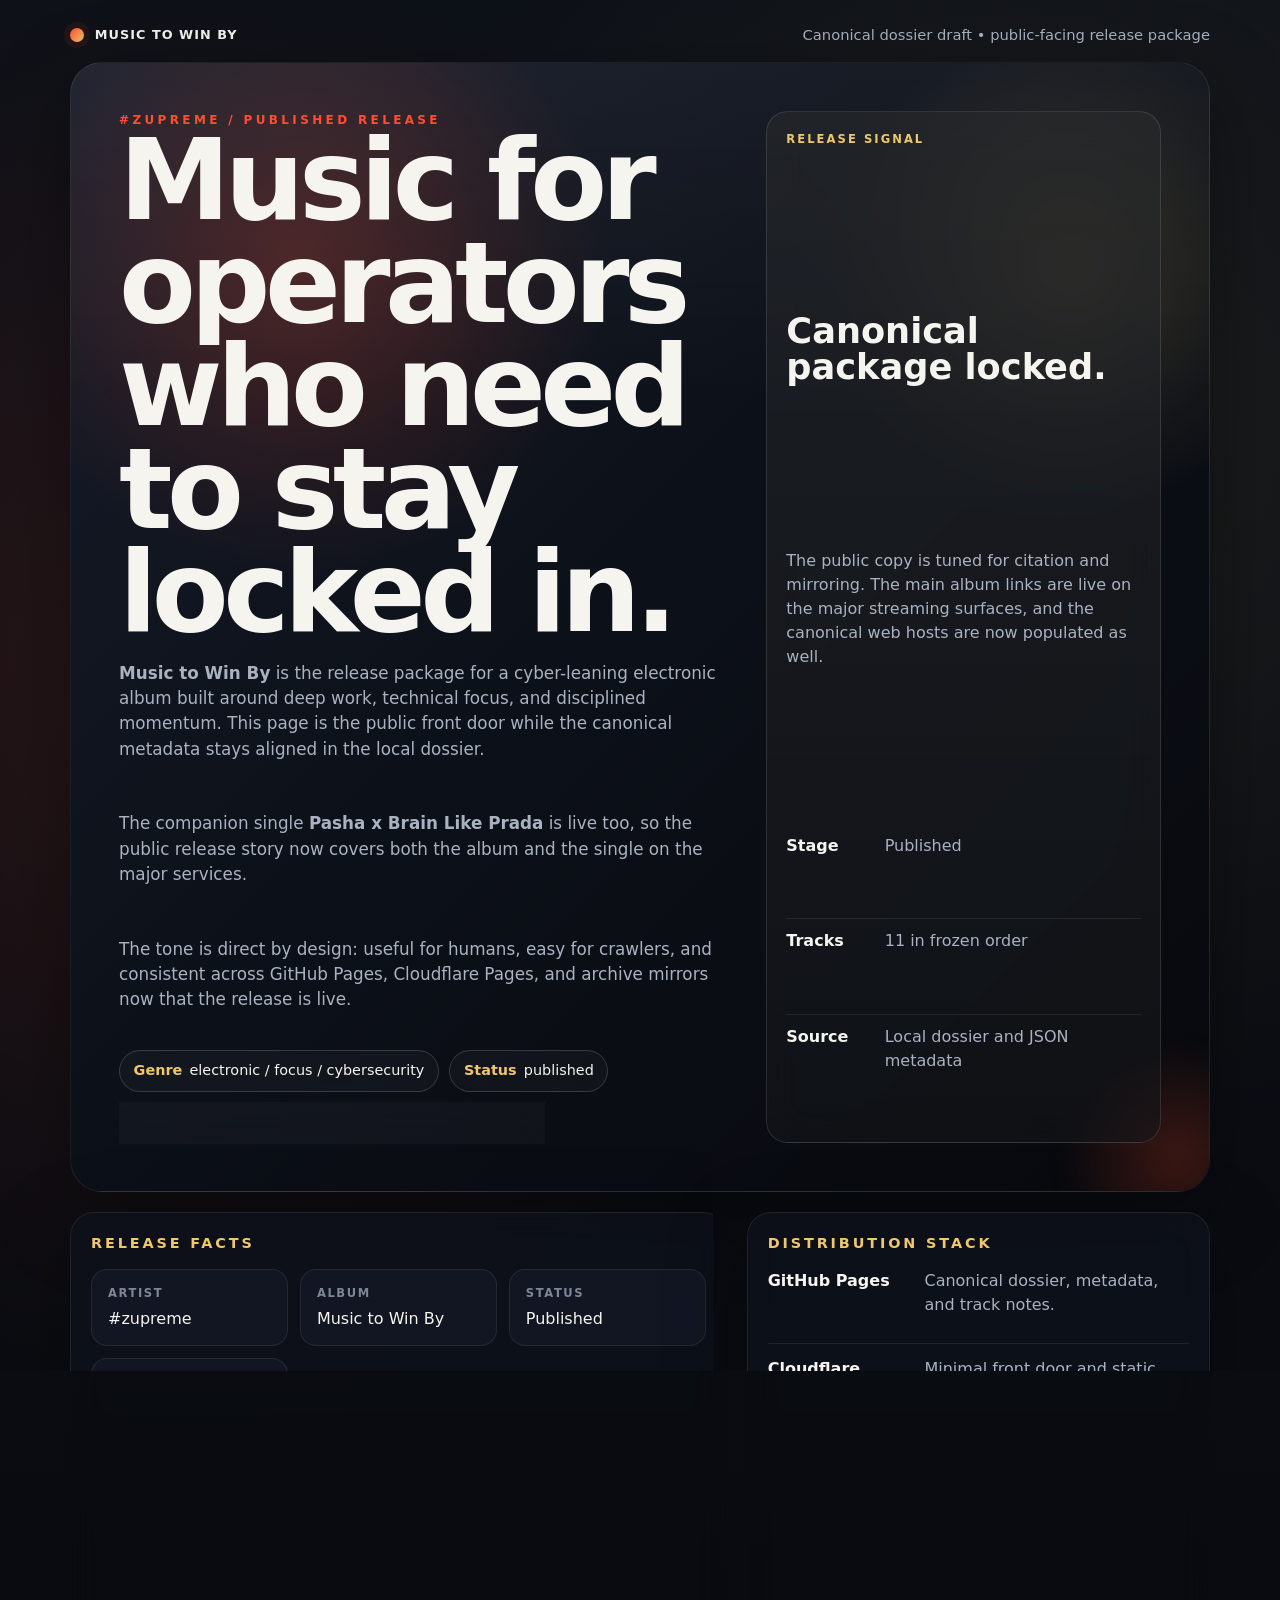
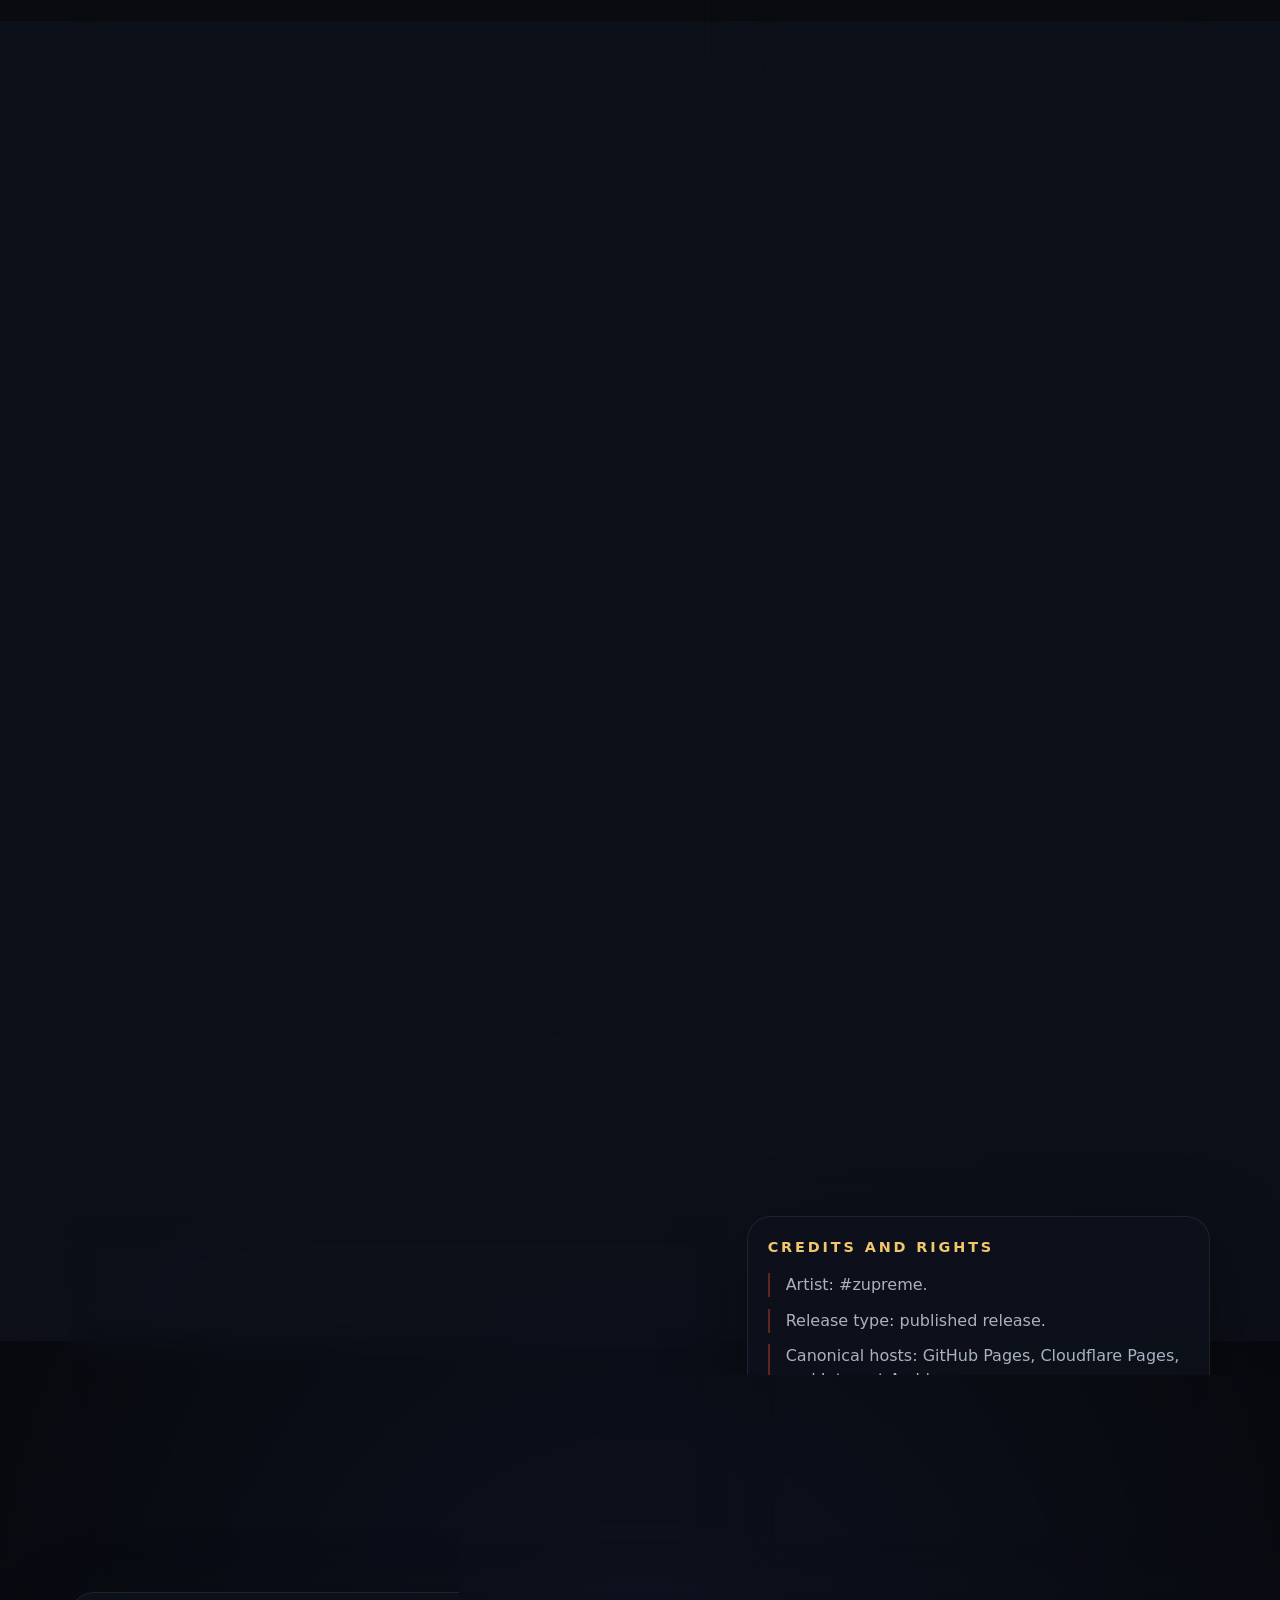
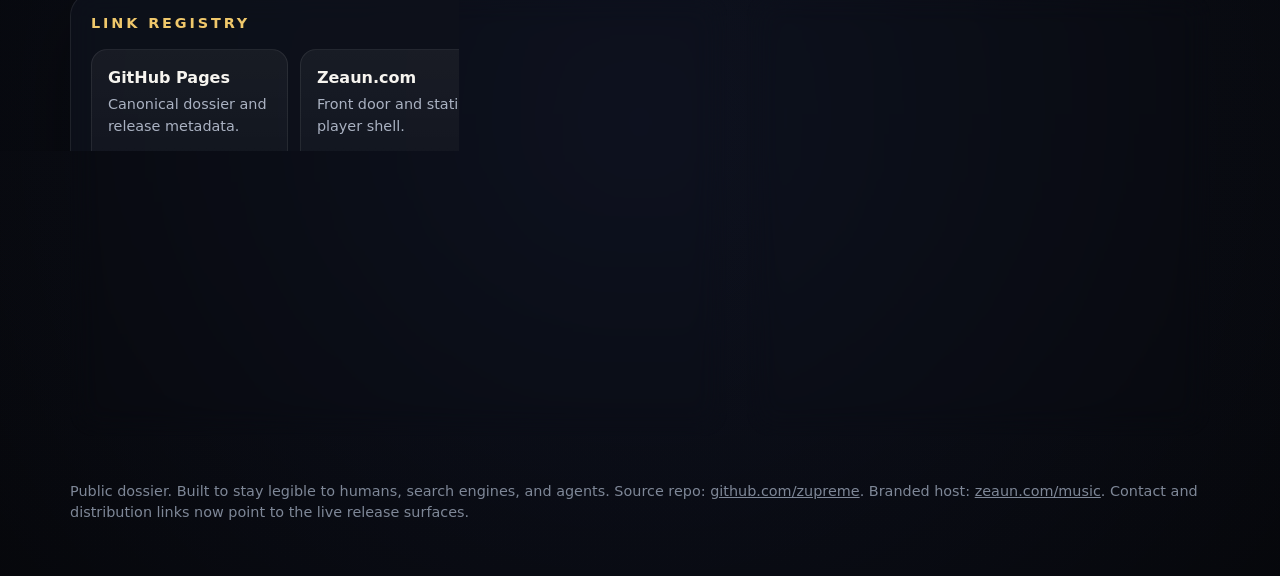
==== index.html @ ddbf84bf "Publish Music to Win By" ====
<!DOCTYPE html>
<html lang="en">
<head>
  <meta charset="UTF-8" />
  <meta name="viewport" content="width=device-width, initial-scale=1.0" />
  <title>Music to Win By - #zupreme</title>
  <meta
    name="description"
    content="Music to Win By is a cyber-focused electronic album by #zupreme, built for deep work, operator discipline, and long technical sessions."
  />
  <meta name="theme-color" content="#0b0d12" />
  <meta property="og:title" content="Music to Win By - #zupreme" />
  <meta
    property="og:description"
    content="A public dossier and landing page for the album Music to Win By."
  />
  <meta property="og:type" content="music.album" />
  <style>
    :root {
      color-scheme: dark;
      --bg: #080b11;
      --bg-alt: #0d1118;
      --panel: rgba(14, 18, 28, 0.82);
      --panel-strong: rgba(19, 24, 36, 0.94);
      --text: #f6f4ef;
      --muted: #aab2c2;
      --muted-2: #7e8797;
      --line: rgba(255, 255, 255, 0.08);
      --line-strong: rgba(255, 255, 255, 0.16);
      --accent: #ff4d2e;
      --accent-2: #f0c86b;
      --glow: rgba(255, 77, 46, 0.24);
      --shadow: 0 24px 80px rgba(0, 0, 0, 0.35);
    }

    * {
      box-sizing: border-box;
    }

    html {
      scroll-behavior: smooth;
    }

    body {
      margin: 0;
      color: var(--text);
      background:
        radial-gradient(circle at 15% 18%, rgba(255, 77, 46, 0.12), transparent 22%),
        radial-gradient(circle at 80% 12%, rgba(240, 200, 107, 0.08), transparent 20%),
        radial-gradient(circle at 50% 88%, rgba(96, 132, 255, 0.08), transparent 24%),
        linear-gradient(180deg, #0d1118 0%, #090b10 42%, #06070b 100%);
      font-family: "Segoe UI", "Trebuchet MS", system-ui, -apple-system, sans-serif;
      line-height: 1.5;
    }

    body::before {
      content: "";
      position: fixed;
      inset: 0;
      pointer-events: none;
      background:
        linear-gradient(rgba(255, 255, 255, 0.03) 1px, transparent 1px),
        linear-gradient(90deg, rgba(255, 255, 255, 0.03) 1px, transparent 1px);
      background-size: 42px 42px;
      mask-image: radial-gradient(circle at center, black, transparent 82%);
      opacity: 0.22;
    }

    a {
      color: inherit;
    }

    .shell {
      position: relative;
      max-width: 1180px;
      margin: 0 auto;
      padding: 1.25rem;
    }

    .skip-link {
      position: absolute;
      left: -999px;
      top: 0;
      background: #fff;
      color: #000;
      padding: 0.5rem 0.75rem;
      border-radius: 0.5rem;
      z-index: 10;
    }

    .skip-link:focus {
      left: 1rem;
      top: 1rem;
    }

    .topbar {
      display: flex;
      align-items: center;
      justify-content: space-between;
      gap: 1rem;
      padding: 0.25rem 0 1rem;
      color: var(--muted);
      font-size: 0.92rem;
    }

    .brand {
      display: inline-flex;
      align-items: center;
      gap: 0.65rem;
      letter-spacing: 0.08em;
      text-transform: uppercase;
      font-size: 0.8rem;
      font-weight: 700;
      color: var(--text);
    }

    .brand-mark {
      width: 0.9rem;
      height: 0.9rem;
      border-radius: 999px;
      background: linear-gradient(135deg, var(--accent), var(--accent-2));
      box-shadow: 0 0 0 6px rgba(255, 77, 46, 0.08);
    }

    .hero {
      position: relative;
      overflow: hidden;
      display: grid;
      grid-template-columns: minmax(0, 1.35fr) minmax(280px, 0.85fr);
      gap: 1.25rem;
      min-height: 72vh;
      padding: clamp(1.5rem, 4vw, 3rem);
      border: 1px solid var(--line);
      border-radius: 2rem;
      background:
        linear-gradient(180deg, rgba(255, 255, 255, 0.04), transparent 30%),
        radial-gradient(circle at 20% 18%, rgba(255, 77, 46, 0.24), transparent 24%),
        radial-gradient(circle at 88% 18%, rgba(240, 200, 107, 0.16), transparent 18%),
        linear-gradient(135deg, #161c2a 0%, #0c1018 48%, #07090d 100%);
      box-shadow: var(--shadow);
      align-items: end;
      isolation: isolate;
    }

    .hero::after {
      content: "";
      position: absolute;
      inset: auto -6rem -6rem auto;
      width: 16rem;
      height: 16rem;
      border-radius: 50%;
      background: radial-gradient(circle, rgba(255, 77, 46, 0.22), transparent 65%);
      filter: blur(12px);
      z-index: -1;
    }

    .eyebrow {
      margin: 0;
      color: var(--accent);
      text-transform: uppercase;
      letter-spacing: 0.28em;
      font-size: 0.75rem;
      font-weight: 700;
    }

    h1 {
      margin: 0;
      max-width: 12ch;
      font-size: clamp(3.2rem, 10vw, 7rem);
      line-height: 0.92;
      letter-spacing: -0.05em;
    }

    .hero-copy {
      display: grid;
      gap: 1rem;
      max-width: 44rem;
      color: var(--muted);
      font-size: 1.05rem;
    }

    .signal-card {
      display: grid;
      gap: 0.95rem;
      align-self: stretch;
      padding: 1.2rem;
      border: 1px solid rgba(255, 255, 255, 0.12);
      border-radius: 1.35rem;
      background:
        linear-gradient(180deg, rgba(255, 255, 255, 0.08), rgba(255, 255, 255, 0.03)),
        rgba(8, 10, 14, 0.56);
      backdrop-filter: blur(18px);
    }

    .signal-label,
    .file-heading {
      color: var(--accent-2);
      text-transform: uppercase;
      letter-spacing: 0.18em;
      font-size: 0.72rem;
      font-weight: 800;
    }

    .signal-card strong {
      display: block;
      font-size: clamp(1.6rem, 3vw, 2.2rem);
      line-height: 1;
      color: var(--text);
    }

    .signal-card p {
      margin: 0;
      color: var(--muted);
    }

    .signal-list,
    .file-list {
      margin: 0;
      padding: 0;
      list-style: none;
    }

    .signal-list {
      display: grid;
      gap: 0.65rem;
    }

    .signal-list li {
      display: flex;
      gap: 0.65rem;
      align-items: flex-start;
      padding-top: 0.65rem;
      border-top: 1px solid var(--line);
      color: var(--muted);
    }

    .signal-list li:first-child {
      padding-top: 0;
      border-top: 0;
    }

    .signal-key {
      min-width: 5.5rem;
      color: var(--text);
      font-weight: 700;
    }

    .tag-row {
      display: flex;
      flex-wrap: wrap;
      gap: 0.65rem;
      margin-top: 0.35rem;
    }

    .tag {
      display: inline-flex;
      align-items: center;
      gap: 0.45rem;
      padding: 0.55rem 0.85rem;
      border: 1px solid var(--line-strong);
      border-radius: 999px;
      background: rgba(255, 255, 255, 0.03);
      color: var(--text);
      font-size: 0.9rem;
      backdrop-filter: blur(10px);
    }

    .tag strong {
      color: var(--accent-2);
      font-weight: 700;
    }

    main {
      display: grid;
      gap: 1.25rem;
      padding: 1.25rem 0 2rem;
    }

    .grid {
      display: grid;
      grid-template-columns: repeat(12, minmax(0, 1fr));
      gap: 1.25rem;
    }

    .panel {
      padding: 1.25rem;
      border: 1px solid var(--line);
      border-radius: 1.5rem;
      background: var(--panel);
      backdrop-filter: blur(16px);
      box-shadow: var(--shadow);
    }

    .panel h2 {
      margin: 0 0 0.9rem;
      font-size: 0.9rem;
      text-transform: uppercase;
      letter-spacing: 0.2em;
      color: var(--accent-2);
    }

    .panel p {
      margin: 0;
      color: var(--muted);
    }

    .lead {
      font-size: 1.02rem;
      line-height: 1.65;
    }

    .span-7 {
      grid-column: span 7;
    }

    .span-5 {
      grid-column: span 5;
    }

    .span-12 {
      grid-column: 1 / -1;
    }

    .facts {
      display: grid;
      gap: 0.85rem;
    }

    .facts-grid {
      display: grid;
      grid-template-columns: repeat(auto-fit, minmax(190px, 1fr));
      gap: 0.75rem;
    }

    .fact {
      padding: 0.9rem 1rem;
      border-radius: 1rem;
      background: var(--panel-strong);
      border: 1px solid var(--line);
    }

    .fact-label {
      display: block;
      margin-bottom: 0.3rem;
      color: var(--muted-2);
      text-transform: uppercase;
      letter-spacing: 0.14em;
      font-size: 0.72rem;
      font-weight: 700;
    }

    .fact-value {
      font-size: 1rem;
      color: var(--text);
    }

    .stack-list,
    .tracklist,
    .notes-list {
      margin: 0;
      padding: 0;
      list-style: none;
    }

    .stack-list {
      display: grid;
      gap: 0.75rem;
    }

    .stack-item {
      display: flex;
      gap: 0.8rem;
      align-items: flex-start;
      padding: 0.85rem 0;
      border-top: 1px solid var(--line);
    }

    .stack-item:first-child {
      border-top: 0;
      padding-top: 0;
    }

    .stack-item strong {
      display: block;
      min-width: 9rem;
      color: var(--text);
    }

    .stack-item span {
      color: var(--muted);
    }

    .file-block {
      display: grid;
      gap: 0.8rem;
      margin-top: 1rem;
      padding-top: 1rem;
      border-top: 1px solid var(--line);
    }

    .file-list {
      display: grid;
      grid-template-columns: repeat(2, minmax(0, 1fr));
      gap: 0.6rem;
    }

    .file-item {
      padding: 0.75rem 0.8rem;
      border-radius: 0.85rem;
      border: 1px solid rgba(255, 255, 255, 0.08);
      background: rgba(255, 255, 255, 0.03);
      color: var(--text);
      font-size: 0.93rem;
    }

    .tracklist {
      display: grid;
      gap: 0.75rem;
    }

    .track {
      display: grid;
      grid-template-columns: 3rem 1fr;
      gap: 1rem;
      padding: 0.95rem 0;
      border-top: 1px solid var(--line);
    }

    .track:first-child {
      border-top: 0;
      padding-top: 0;
    }

    .track-no {
      color: var(--accent);
      font-weight: 800;
      letter-spacing: 0.08em;
    }

    .track-title {
      margin: 0 0 0.2rem;
      color: var(--text);
      font-weight: 700;
    }

    .track-summary {
      margin: 0;
      color: var(--muted);
    }

    .link-grid {
      display: grid;
      grid-template-columns: repeat(auto-fit, minmax(190px, 1fr));
      gap: 0.75rem;
    }

    .link-card {
      display: block;
      padding: 1rem;
      border-radius: 1rem;
      border: 1px solid var(--line);
      background: linear-gradient(180deg, rgba(255, 255, 255, 0.05), rgba(255, 255, 255, 0.02));
      text-decoration: none;
      transition: transform 160ms ease, border-color 160ms ease, background 160ms ease;
    }

    .link-card:hover,
    .link-card:focus-visible {
      transform: translateY(-2px);
      border-color: rgba(255, 77, 46, 0.35);
      background: linear-gradient(180deg, rgba(255, 77, 46, 0.12), rgba(255, 255, 255, 0.03));
    }

    .link-title {
      display: block;
      font-weight: 700;
      margin-bottom: 0.25rem;
    }

    .link-meta {
      display: block;
      color: var(--muted);
      font-size: 0.9rem;
    }

    .link-placeholder {
      display: inline-flex;
      align-items: center;
      gap: 0.4rem;
      margin-top: 0.75rem;
      color: var(--accent-2);
      font-size: 0.82rem;
      text-transform: uppercase;
      letter-spacing: 0.14em;
    }

    .notes-list {
      display: grid;
      gap: 0.7rem;
      color: var(--muted);
    }

    .notes-list li {
      padding-left: 1rem;
      border-left: 2px solid rgba(255, 77, 46, 0.35);
    }

    .microcopy {
      margin-top: 0.9rem;
      color: var(--muted-2);
      font-size: 0.9rem;
    }

    .quote {
      margin: 0;
      padding: 1rem 1.1rem;
      border-left: 3px solid rgba(240, 200, 107, 0.55);
      background: rgba(255, 255, 255, 0.03);
      border-radius: 0.9rem;
      color: var(--text);
      font-size: 1.02rem;
    }

    footer {
      padding: 0.75rem 0 2rem;
      color: var(--muted-2);
      font-size: 0.9rem;
    }

    @media (max-width: 900px) {
      .hero {
        grid-template-columns: 1fr;
      }

      .span-7,
      .span-5 {
        grid-column: 1 / -1;
      }

      .hero {
        min-height: 64vh;
      }
    }

    @media (max-width: 680px) {
      .shell {
        padding: 0.9rem;
      }

      .topbar {
        flex-direction: column;
        align-items: flex-start;
      }

      h1 {
        max-width: 10ch;
      }

      .file-list {
        grid-template-columns: 1fr;
      }

      .track {
        grid-template-columns: 2.6rem 1fr;
      }

      .stack-item {
        flex-direction: column;
        gap: 0.25rem;
      }
    }
  </style>
  <script type="application/ld+json">
    {
      "@context": "https://schema.org",
      "@type": "MusicAlbum",
      "name": "Music to Win By",
      "byArtist": {
        "@type": "Person",
        "name": "#zupreme"
      },
      "genre": [
        "electronic",
        "focus",
        "cybersecurity",
        "work soundtrack"
      ],
      "numTracks": 11,
      "description": "A cyber-focused electronic album built for deep work, operator discipline, and long technical sessions.",
      "url": "./index.html",
      "track": [
        {"@type": "MusicRecording", "position": 1, "name": "System Startup Sequence"},
        {"@type": "MusicRecording", "position": 2, "name": "MD File"},
        {"@type": "MusicRecording", "position": 3, "name": "The Agentic Layer"},
        {"@type": "MusicRecording", "position": 4, "name": "Penetration Testing Mantra"},
        {"@type": "MusicRecording", "position": 5, "name": "The Encoder Tantric"},
        {"@type": "MusicRecording", "position": 6, "name": "Flow State Activated"},
        {"@type": "MusicRecording", "position": 7, "name": "Goal in Focus"},
        {"@type": "MusicRecording", "position": 8, "name": "The Zen of Lyubov"},
        {"@type": "MusicRecording", "position": 9, "name": "Good Ole Boy Behind The Paywall"},
        {"@type": "MusicRecording", "position": 10, "name": "Like a Redteam Cartel"},
        {"@type": "MusicRecording", "position": 11, "name": "Data Exfiltration"}
      ]
    }
  </script>
</head>
<body>
  <a class="skip-link" href="#content">Skip to content</a>
  <div class="shell">
    <div class="topbar">
      <div class="brand"><span class="brand-mark" aria-hidden="true"></span> Music to Win By</div>
      <div>Canonical dossier draft • public-facing release package</div>
    </div>

    <header class="hero">
      <div>
        <p class="eyebrow">#zupreme / published release</p>
        <h1>Music for operators who need to stay locked in.</h1>
        <div class="hero-copy">
        <p>
          <strong>Music to Win By</strong> is the release package for a cyber-leaning electronic
          album built around deep work, technical focus, and disciplined momentum. This page is
          the public front door while the canonical metadata stays aligned in the local dossier.
        </p>
        <p>
          The companion single <strong>Pasha x Brain Like Prada</strong> is live too, so the
          public release story now covers both the album and the single on the major services.
        </p>
        <p>
          The tone is direct by design: useful for humans, easy for crawlers, and consistent across
          GitHub Pages, Cloudflare Pages, and archive mirrors now that the release is live.
        </p>
          <div class="tag-row" aria-label="Album themes">
            <span class="tag"><strong>Genre</strong> electronic / focus / cybersecurity</span>
            <span class="tag"><strong>Status</strong> published</span>
            <span class="tag"><strong>Use case</strong> deep work / incident response / code review</span>
          </div>
        </div>
      </div>
      <aside class="signal-card" aria-label="Release status">
        <span class="signal-label">Release signal</span>
        <strong>Canonical package locked.</strong>
        <p>
          The public copy is tuned for citation and mirroring. The main album links are live on the
          major streaming surfaces, and the canonical web hosts are now populated as well.
        </p>
        <ul class="signal-list">
          <li><span class="signal-key">Stage</span><span>Published</span></li>
          <li><span class="signal-key">Tracks</span><span>11 in frozen order</span></li>
          <li><span class="signal-key">Source</span><span>Local dossier and JSON metadata</span></li>
        </ul>
      </aside>
    </header>

    <main id="content">
      <div class="grid">
        <section class="panel span-7">
          <h2>Release facts</h2>
          <div class="facts">
            <div class="facts-grid">
              <div class="fact">
                <span class="fact-label">Artist</span>
                <span class="fact-value">#zupreme</span>
              </div>
              <div class="fact">
                <span class="fact-label">Album</span>
                <span class="fact-value">Music to Win By</span>
              </div>
              <div class="fact">
                <span class="fact-label">Status</span>
                <span class="fact-value">Published</span>
              </div>
              <div class="fact">
                <span class="fact-label">Canonical stack</span>
                <span class="fact-value">GitHub Pages / Cloudflare Pages / Internet Archive</span>
              </div>
            </div>
            <p>
              This page is written to stay citation-friendly. It keeps the copy short enough for
              public release notes while still carrying the technical identity of the project.
            </p>
            <p class="microcopy">
              Canonical copy lives in the local package and can be mirrored without changing the
              public tone.
            </p>
          </div>
        </section>

        <aside class="panel span-5">
          <h2>Distribution stack</h2>
          <ul class="stack-list">
            <li class="stack-item">
              <strong>GitHub Pages</strong>
              <span>Canonical dossier, metadata, and track notes.</span>
            </li>
            <li class="stack-item">
              <strong>Cloudflare Pages</strong>
              <span>Minimal front door and static player shell.</span>
            </li>
            <li class="stack-item">
              <strong>Internet Archive</strong>
              <span>Audio mirror and preservation copy.</span>
            </li>
          </ul>
          <div class="file-block" aria-label="Canonical files">
            <div class="file-heading">Canonical files</div>
            <ul class="file-list">
              <li class="file-item">index.html</li>
              <li class="file-item">album.json</li>
              <li class="file-item">README.md</li>
              <li class="file-item">PLAN.md</li>
            </ul>
          </div>
        </aside>

        <section class="panel span-12">
          <h2>Track list</h2>
          <p>Ordered for progression: boot, discipline, flow, pressure, and exfiltration.</p>
          <ul class="tracklist" aria-label="Track list">
            <li class="track">
              <div class="track-no">01</div>
              <div>
                <p class="track-title">System Startup Sequence</p>
                <p class="track-summary">Boots the release into motion with clean operator energy.</p>
              </div>
            </li>
            <li class="track">
              <div class="track-no">02</div>
              <div>
                <p class="track-title">MD File</p>
                <p class="track-summary">A documentation-minded cut for people who live in readmes, notes, and runbooks.</p>
              </div>
            </li>
            <li class="track">
              <div class="track-no">03</div>
              <div>
                <p class="track-title">The Agentic Layer</p>
                <p class="track-summary">Pushes the album into autonomous-work territory with a machine-aware pulse.</p>
              </div>
            </li>
            <li class="track">
              <div class="track-no">04</div>
              <div>
                <p class="track-title">Penetration Testing Mantra</p>
                <p class="track-summary">Built for the red-team mindset: methodical, repeatable, and focused.</p>
              </div>
            </li>
            <li class="track">
              <div class="track-no">05</div>
              <div>
                <p class="track-title">The Encoder Tantric</p>
                <p class="track-summary">A high-control groove for encrypting, decoding, and staying in the zone.</p>
              </div>
            </li>
            <li class="track">
              <div class="track-no">06</div>
              <div>
                <p class="track-title">Flow State Activated</p>
                <p class="track-summary">The pivot point where the album locks into steady execution mode.</p>
              </div>
            </li>
            <li class="track">
              <div class="track-no">07</div>
              <div>
                <p class="track-title">Goal in Focus</p>
                <p class="track-summary">A discipline track about narrowing attention and removing noise.</p>
              </div>
            </li>
            <li class="track">
              <div class="track-no">08</div>
              <div>
                <p class="track-title">The Zen of Lyubov</p>
                <p class="track-summary">Adds a human center and emotional clarity without leaving the mission.</p>
              </div>
            </li>
            <li class="track">
              <div class="track-no">09</div>
              <div>
                <p class="track-title">Good Ole Boy Behind The Paywall</p>
                <p class="track-summary">A sharp-edged critique track with platform and gatekeeping attitude.</p>
              </div>
            </li>
            <li class="track">
              <div class="track-no">10</div>
              <div>
                <p class="track-title">Like a Redteam Cartel</p>
                <p class="track-summary">The most aggressive industrial-cyber cut in the sequence.</p>
              </div>
            </li>
            <li class="track">
              <div class="track-no">11</div>
              <div>
                <p class="track-title">Data Exfiltration</p>
                <p class="track-summary">A closing track that leaves the album with motion, tension, and residue.</p>
              </div>
            </li>
          </ul>
        </section>

        <section class="panel span-7">
          <h2>Album statement</h2>
          <p class="lead">
            A focused electronic release for operators, builders, and people who need the room to
            stay quiet while the work gets loud.
          </p>
          <p>
            The record keeps its language technical and direct. It is meant to sit comfortably
            beside a runbook, a dashboard, or a late-night build log without sounding like a
            marketing exercise.
          </p>
          <p class="quote">
            Music to Win By is a clean, mirrorable release package designed to travel well across
            hosts, archives, and search.
          </p>
        </section>

        <section class="panel span-5">
          <h2>Credits and rights</h2>
          <ul class="notes-list">
            <li>Artist: #zupreme.</li>
            <li>Release type: published release.</li>
            <li>Canonical hosts: GitHub Pages, Cloudflare Pages, and Internet Archive.</li>
            <li>Machine-readable source: album.json.</li>
            <li>Outbound links are live where available and remain blank only for unverified hosts.</li>
          </ul>
          <p class="microcopy">
            Rights and contact fields now reflect the published release state.
            Source repo: <a href="https://github.com/zupreme" rel="noopener noreferrer">github.com/zupreme</a>.
            Branded host: <a href="https://zeaun.com/music/" rel="noopener noreferrer">zeaun.com/music</a>.
          </p>
        </section>

        <section class="panel span-7">
          <h2>Link registry</h2>
          <div class="link-grid">
            <a class="link-card" href="https://zupreme.github.io/music-to-win-by/" rel="noopener noreferrer">
              <span class="link-title">GitHub Pages</span>
              <span class="link-meta">Canonical dossier and release metadata.</span>
              <span class="link-placeholder">https://zupreme.github.io/music-to-win-by/</span>
            </a>
            <a class="link-card" href="https://zeaun.com/music/" rel="noopener noreferrer">
              <span class="link-title">Zeaun.com</span>
              <span class="link-meta">Front door and static player shell.</span>
              <span class="link-placeholder">https://zeaun.com/music/</span>
            </a>
            <a class="link-card" href="https://archive.org/details/music-to-win-by" rel="noopener noreferrer">
              <span class="link-title">Internet Archive</span>
              <span class="link-meta">Audio mirror and preservation record.</span>
              <span class="link-placeholder">https://archive.org/details/music-to-win-by</span>
            </a>
            <a class="link-card" href="https://open.spotify.com/album/2OKmgEUtOEPlj73lQQ1FsI?si=EzJlSCB9SyCTmK169E5lVw&utm_source=copy-link" rel="noopener noreferrer">
              <span class="link-title">Major networks</span>
              <span class="link-meta">
                Spotify, Tidal, Apple Music, Amazon Music
              </span>
              <span class="link-placeholder">Album live on the major services</span>
            </a>
            <a class="link-card" href="https://open.spotify.com/track/1atzABbsRfbaiGgknhKcre?si=gItUJJCzSqmxjNt3sgMN2A&utm_source=copy-link" rel="noopener noreferrer">
              <span class="link-title">Single release</span>
              <span class="link-meta">
                Spotify, YouTube Music, Tidal, Apple Music, Amazon Music
              </span>
              <span class="link-placeholder">Single live on the major services</span>
            </a>
            <a class="link-card" href="promo/" rel="noopener noreferrer">
              <span class="link-title">Promo hub</span>
              <span class="link-meta">India-ready promo page, release links, and launch checklist.</span>
              <span class="link-placeholder">Open the promo stack</span>
            </a>
          </div>
        </section>

        <section class="panel span-5">
          <h2>Editorial notes</h2>
          <ul class="notes-list">
            <li>Keep the language direct, technical, and easy to quote.</li>
            <li>Use the cyber / operator identity without drifting into gimmicks.</li>
            <li>Leave outbound links blank only when the host is not verified and live.</li>
            <li>Keep the page consistent with the local canonical metadata package.</li>
          </ul>
        </section>
      </div>
    </main>

    <footer>
      Public dossier. Built to stay legible to humans, search engines, and agents. Source repo:
      <a href="https://github.com/zupreme" rel="noopener noreferrer">github.com/zupreme</a>.
      Branded host: <a href="https://zeaun.com/music/" rel="noopener noreferrer">zeaun.com/music</a>.
      Contact and distribution links now point to the live release surfaces.
    </footer>
  </div>
</body>
</html>
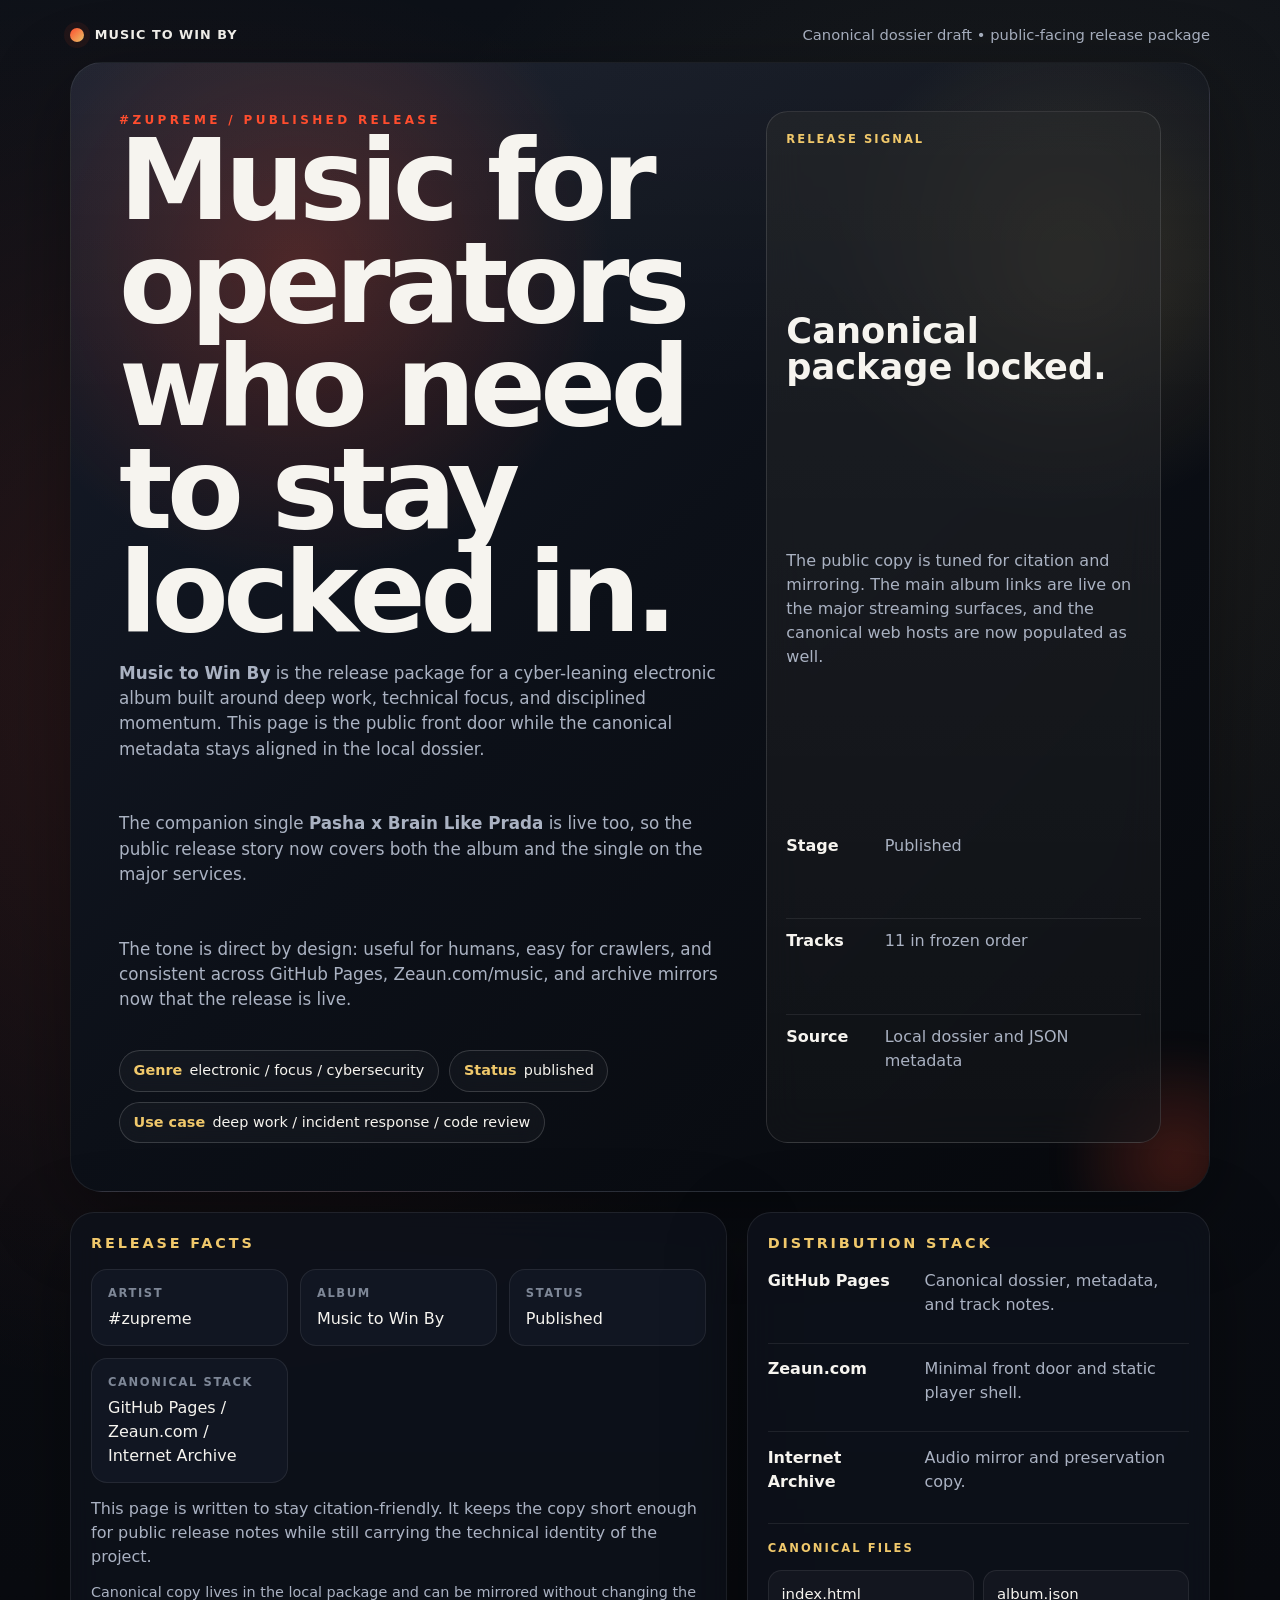
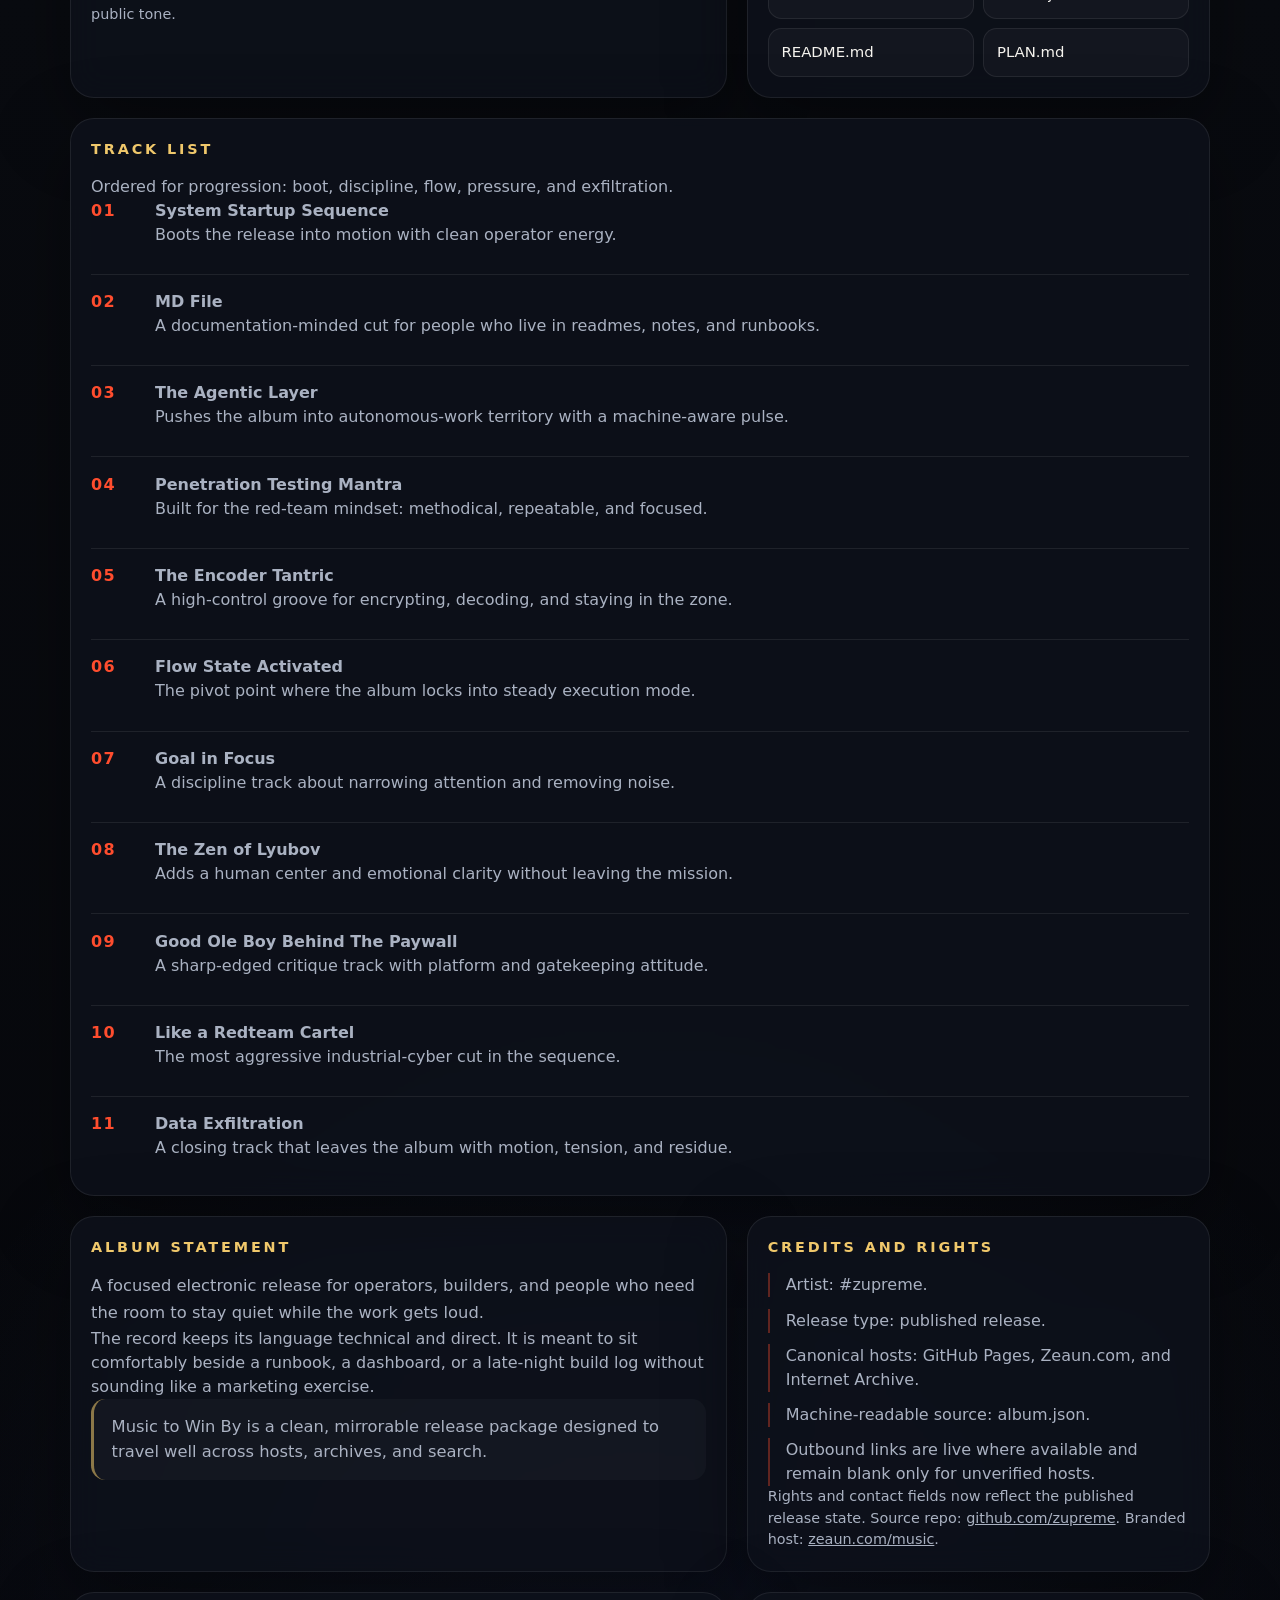
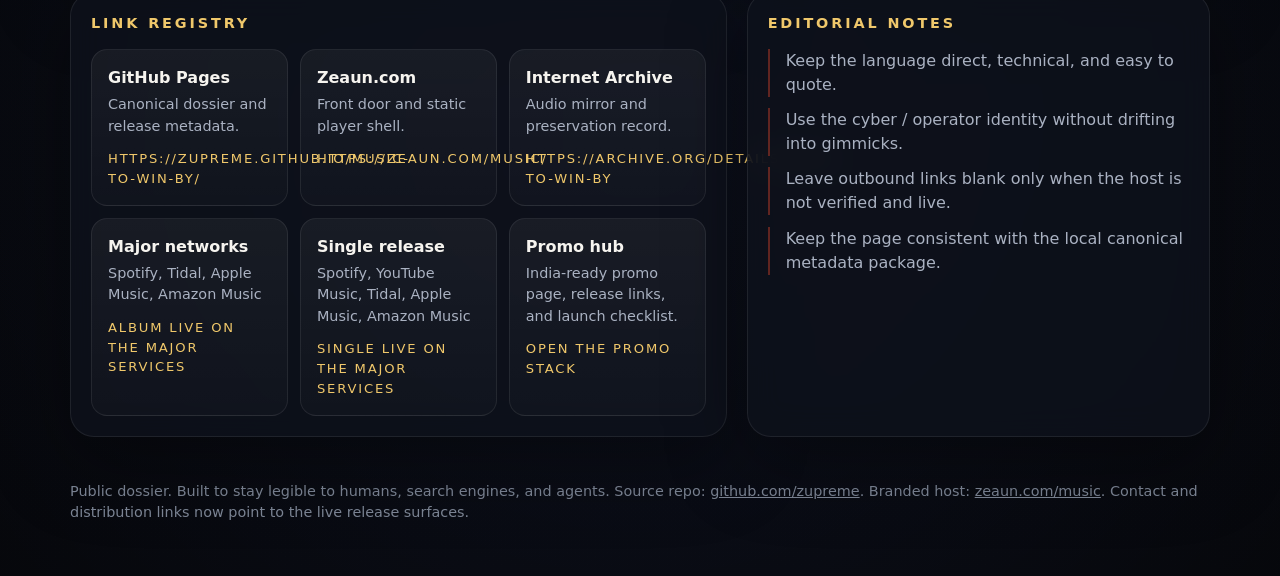
==== commit abf41fa9: "Align front door to Zeaun.com/music" ====
--- a/index.html
+++ b/index.html
@@ -628,7 +628,7 @@
         </p>
         <p>
           The tone is direct by design: useful for humans, easy for crawlers, and consistent across
-          GitHub Pages, Cloudflare Pages, and archive mirrors now that the release is live.
+          GitHub Pages, Zeaun.com/music, and archive mirrors now that the release is live.
         </p>
           <div class="tag-row" aria-label="Album themes">
             <span class="tag"><strong>Genre</strong> electronic / focus / cybersecurity</span>
@@ -672,7 +672,7 @@
               </div>
               <div class="fact">
                 <span class="fact-label">Canonical stack</span>
-                <span class="fact-value">GitHub Pages / Cloudflare Pages / Internet Archive</span>
+                <span class="fact-value">GitHub Pages / Zeaun.com / Internet Archive</span>
               </div>
             </div>
             <p>
@@ -694,7 +694,7 @@
               <span>Canonical dossier, metadata, and track notes.</span>
             </li>
             <li class="stack-item">
-              <strong>Cloudflare Pages</strong>
+              <strong>Zeaun.com</strong>
               <span>Minimal front door and static player shell.</span>
             </li>
             <li class="stack-item">
@@ -819,7 +819,7 @@
           <ul class="notes-list">
             <li>Artist: #zupreme.</li>
             <li>Release type: published release.</li>
-            <li>Canonical hosts: GitHub Pages, Cloudflare Pages, and Internet Archive.</li>
+            <li>Canonical hosts: GitHub Pages, Zeaun.com, and Internet Archive.</li>
             <li>Machine-readable source: album.json.</li>
             <li>Outbound links are live where available and remain blank only for unverified hosts.</li>
           </ul>
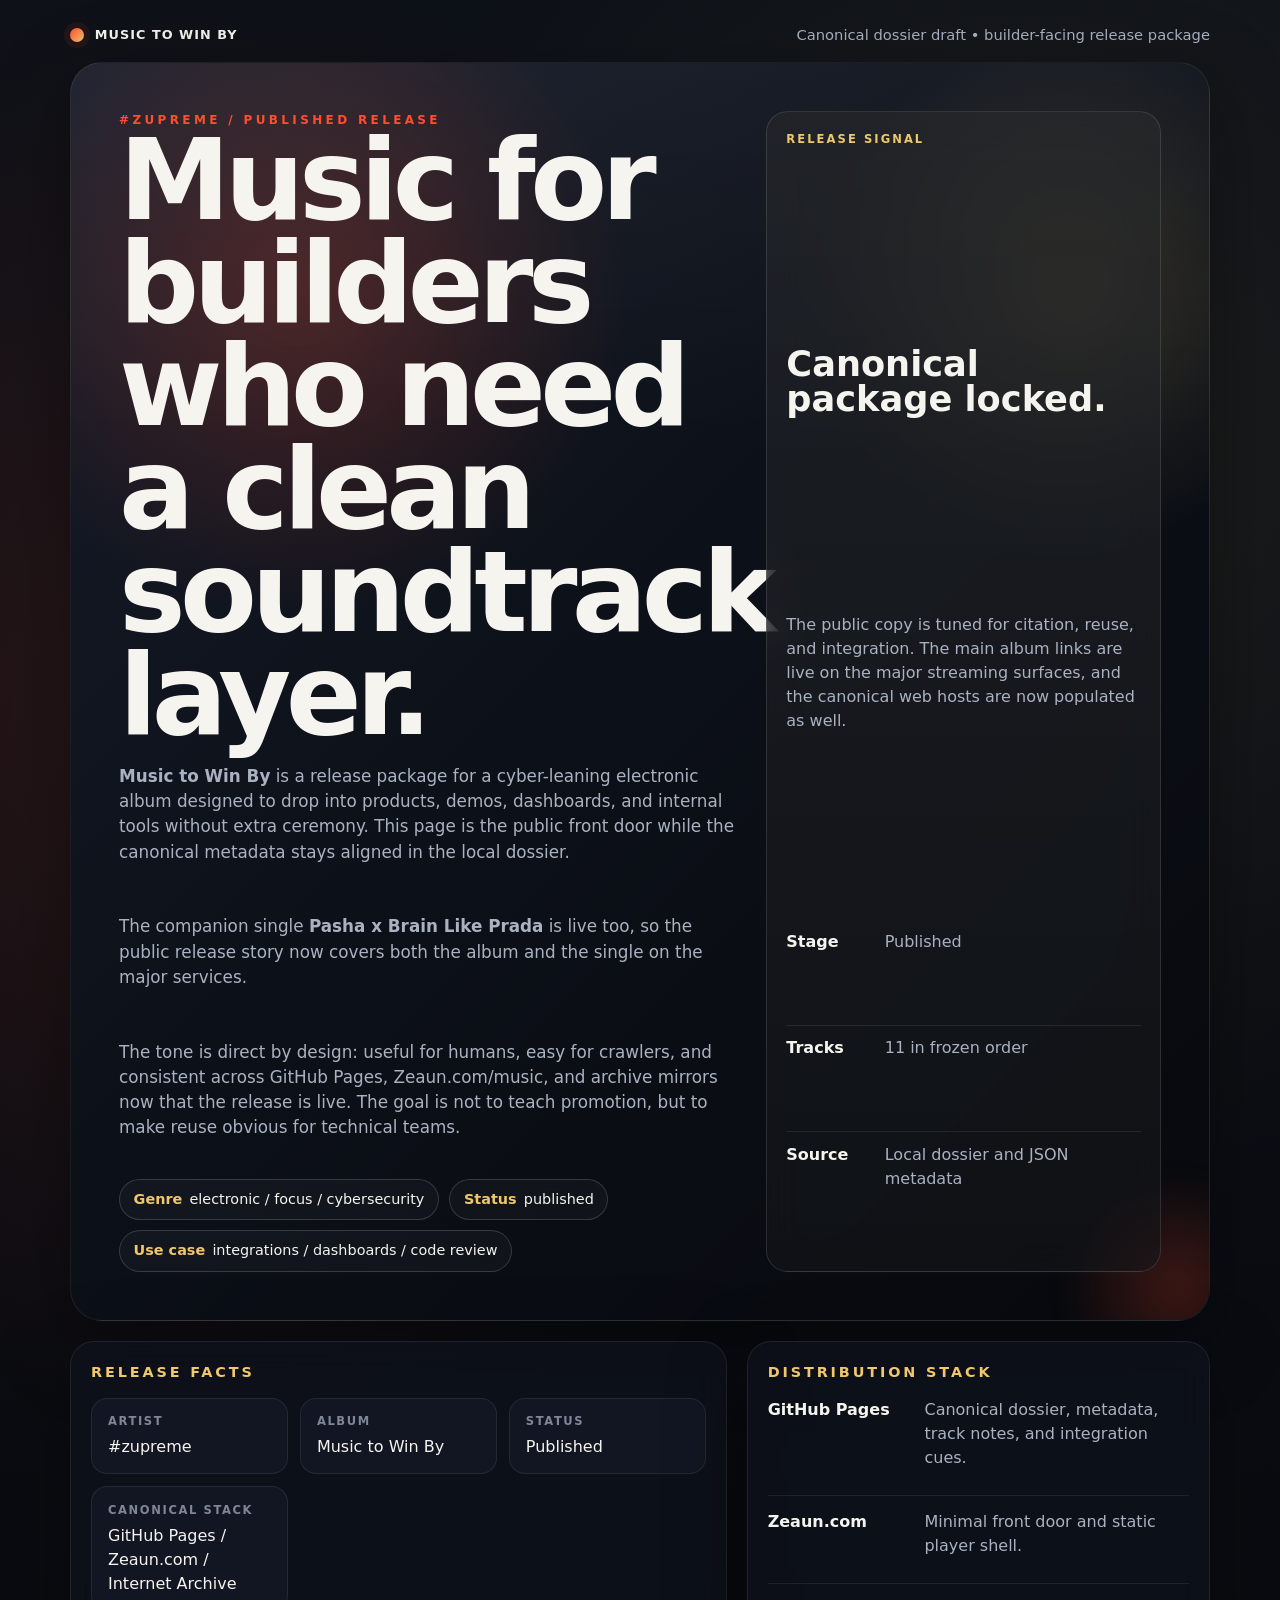
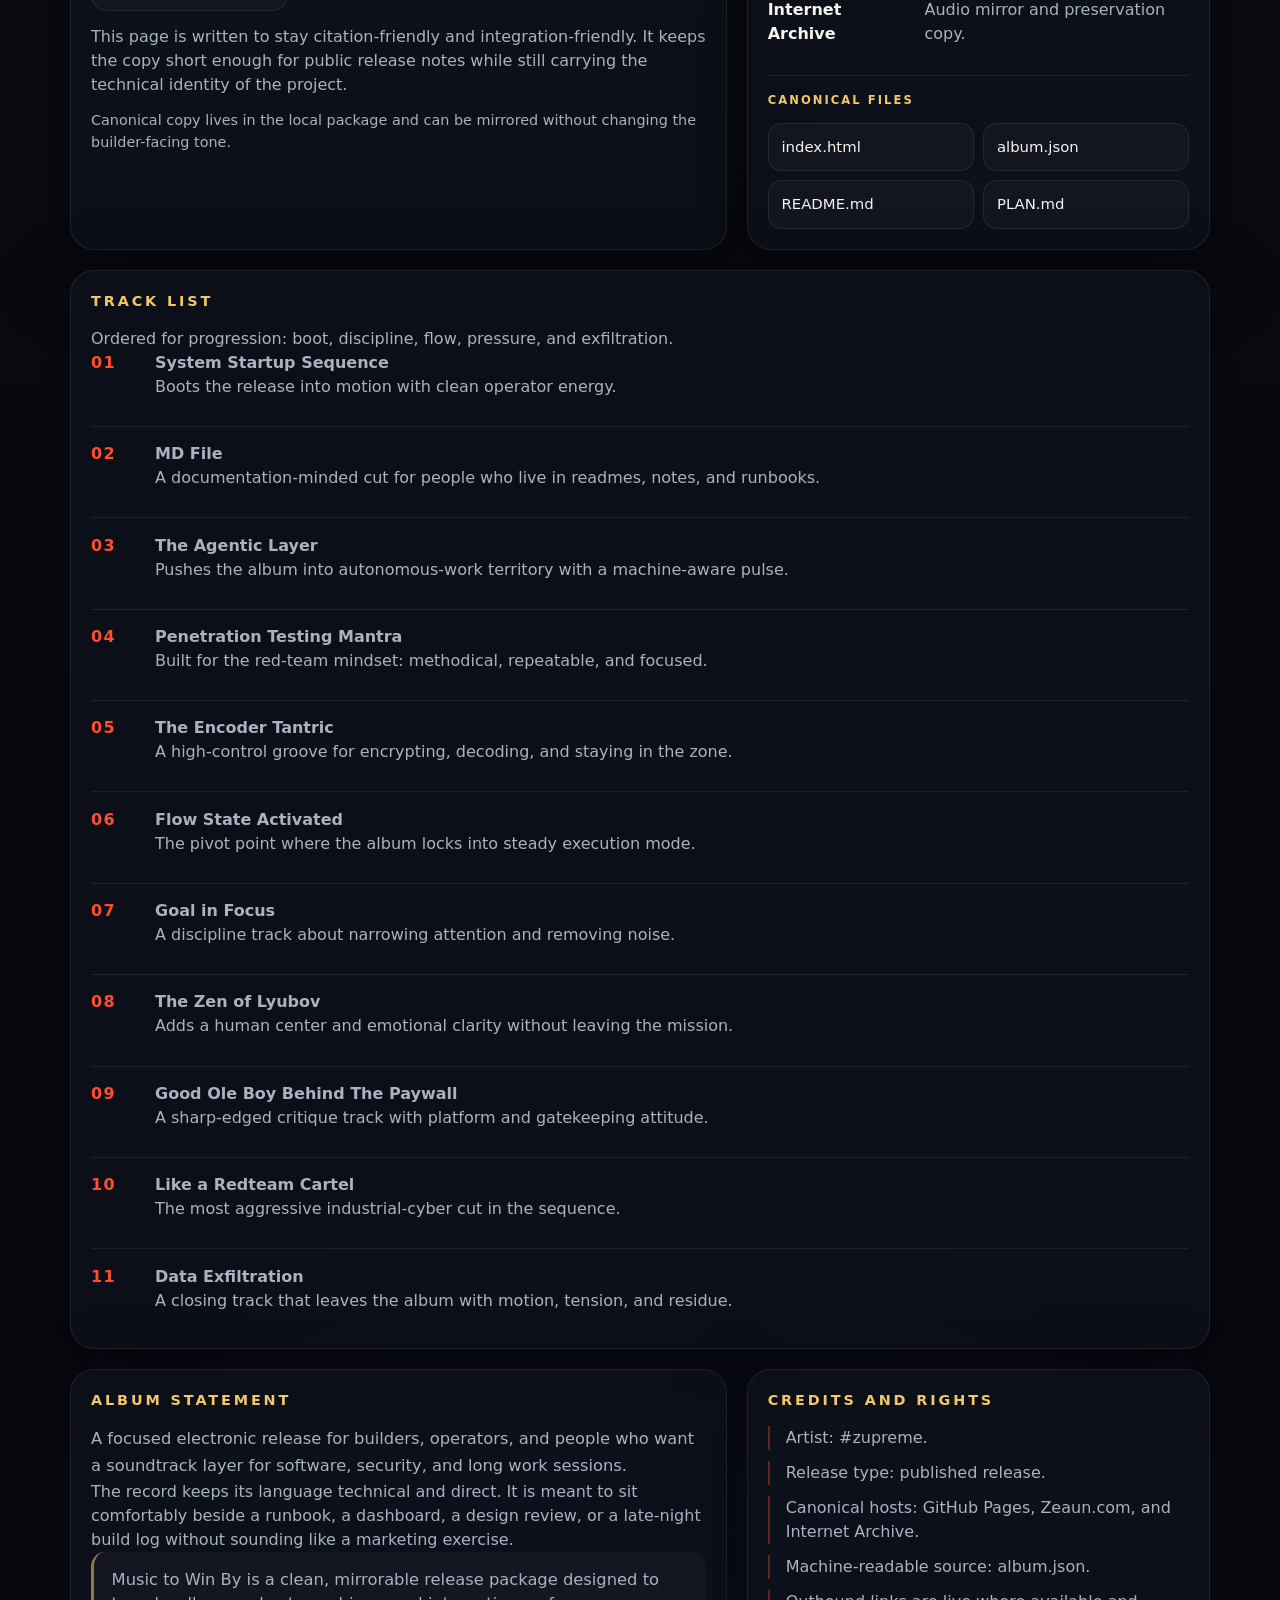
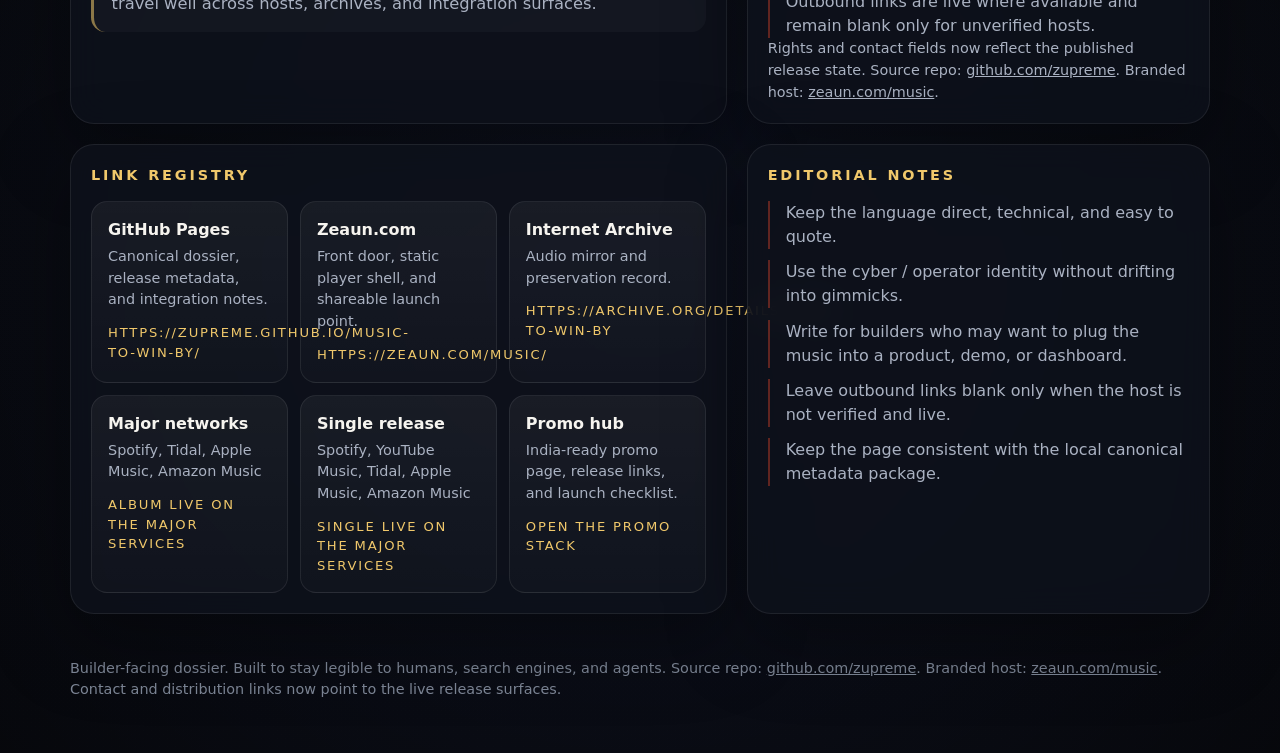
==== commit 4eb61943: "Refocus public copy for builder integration" ====
--- a/index.html
+++ b/index.html
@@ -6,13 +6,13 @@
   <title>Music to Win By - #zupreme</title>
   <meta
     name="description"
-    content="Music to Win By is a cyber-focused electronic album by #zupreme, built for deep work, operator discipline, and long technical sessions."
+    content="Music to Win By is an integration-friendly electronic album by #zupreme, built for builders, operators, and long technical sessions."
   />
   <meta name="theme-color" content="#0b0d12" />
   <meta property="og:title" content="Music to Win By - #zupreme" />
   <meta
     property="og:description"
-    content="A public dossier and landing page for the album Music to Win By."
+    content="A builder-facing release dossier and landing page for the album Music to Win By."
   />
   <meta property="og:type" content="music.album" />
   <style>
@@ -586,7 +586,7 @@
         "work soundtrack"
       ],
       "numTracks": 11,
-      "description": "A cyber-focused electronic album built for deep work, operator discipline, and long technical sessions.",
+      "description": "An integration-friendly electronic album built for builders, operators, and long technical sessions.",
       "url": "./index.html",
       "track": [
         {"@type": "MusicRecording", "position": 1, "name": "System Startup Sequence"},
@@ -609,18 +609,19 @@
   <div class="shell">
     <div class="topbar">
       <div class="brand"><span class="brand-mark" aria-hidden="true"></span> Music to Win By</div>
-      <div>Canonical dossier draft • public-facing release package</div>
+      <div>Canonical dossier draft • builder-facing release package</div>
     </div>
 
     <header class="hero">
       <div>
         <p class="eyebrow">#zupreme / published release</p>
-        <h1>Music for operators who need to stay locked in.</h1>
+        <h1>Music for builders who need a clean soundtrack layer.</h1>
         <div class="hero-copy">
         <p>
-          <strong>Music to Win By</strong> is the release package for a cyber-leaning electronic
-          album built around deep work, technical focus, and disciplined momentum. This page is
-          the public front door while the canonical metadata stays aligned in the local dossier.
+          <strong>Music to Win By</strong> is a release package for a cyber-leaning electronic
+          album designed to drop into products, demos, dashboards, and internal tools without
+          extra ceremony. This page is the public front door while the canonical metadata stays
+          aligned in the local dossier.
         </p>
         <p>
           The companion single <strong>Pasha x Brain Like Prada</strong> is live too, so the
@@ -629,11 +630,12 @@
         <p>
           The tone is direct by design: useful for humans, easy for crawlers, and consistent across
           GitHub Pages, Zeaun.com/music, and archive mirrors now that the release is live.
+          The goal is not to teach promotion, but to make reuse obvious for technical teams.
         </p>
           <div class="tag-row" aria-label="Album themes">
             <span class="tag"><strong>Genre</strong> electronic / focus / cybersecurity</span>
             <span class="tag"><strong>Status</strong> published</span>
-            <span class="tag"><strong>Use case</strong> deep work / incident response / code review</span>
+            <span class="tag"><strong>Use case</strong> integrations / dashboards / code review</span>
           </div>
         </div>
       </div>
@@ -641,8 +643,9 @@
         <span class="signal-label">Release signal</span>
         <strong>Canonical package locked.</strong>
         <p>
-          The public copy is tuned for citation and mirroring. The main album links are live on the
-          major streaming surfaces, and the canonical web hosts are now populated as well.
+          The public copy is tuned for citation, reuse, and integration. The main album links are
+          live on the major streaming surfaces, and the canonical web hosts are now populated as
+          well.
         </p>
         <ul class="signal-list">
           <li><span class="signal-key">Stage</span><span>Published</span></li>
@@ -676,12 +679,13 @@
               </div>
             </div>
             <p>
-              This page is written to stay citation-friendly. It keeps the copy short enough for
-              public release notes while still carrying the technical identity of the project.
+              This page is written to stay citation-friendly and integration-friendly. It keeps the
+              copy short enough for public release notes while still carrying the technical identity
+              of the project.
             </p>
             <p class="microcopy">
               Canonical copy lives in the local package and can be mirrored without changing the
-              public tone.
+              builder-facing tone.
             </p>
           </div>
         </section>
@@ -691,7 +695,7 @@
           <ul class="stack-list">
             <li class="stack-item">
               <strong>GitHub Pages</strong>
-              <span>Canonical dossier, metadata, and track notes.</span>
+              <span>Canonical dossier, metadata, track notes, and integration cues.</span>
             </li>
             <li class="stack-item">
               <strong>Zeaun.com</strong>
@@ -800,17 +804,17 @@
         <section class="panel span-7">
           <h2>Album statement</h2>
           <p class="lead">
-            A focused electronic release for operators, builders, and people who need the room to
-            stay quiet while the work gets loud.
+            A focused electronic release for builders, operators, and people who want a soundtrack
+            layer for software, security, and long work sessions.
           </p>
           <p>
             The record keeps its language technical and direct. It is meant to sit comfortably
-            beside a runbook, a dashboard, or a late-night build log without sounding like a
-            marketing exercise.
+            beside a runbook, a dashboard, a design review, or a late-night build log without
+            sounding like a marketing exercise.
           </p>
           <p class="quote">
             Music to Win By is a clean, mirrorable release package designed to travel well across
-            hosts, archives, and search.
+            hosts, archives, and integration surfaces.
           </p>
         </section>
 
@@ -835,12 +839,12 @@
           <div class="link-grid">
             <a class="link-card" href="https://zupreme.github.io/music-to-win-by/" rel="noopener noreferrer">
               <span class="link-title">GitHub Pages</span>
-              <span class="link-meta">Canonical dossier and release metadata.</span>
+              <span class="link-meta">Canonical dossier, release metadata, and integration notes.</span>
               <span class="link-placeholder">https://zupreme.github.io/music-to-win-by/</span>
             </a>
             <a class="link-card" href="https://zeaun.com/music/" rel="noopener noreferrer">
               <span class="link-title">Zeaun.com</span>
-              <span class="link-meta">Front door and static player shell.</span>
+              <span class="link-meta">Front door, static player shell, and shareable launch point.</span>
               <span class="link-placeholder">https://zeaun.com/music/</span>
             </a>
             <a class="link-card" href="https://archive.org/details/music-to-win-by" rel="noopener noreferrer">
@@ -875,6 +879,7 @@
           <ul class="notes-list">
             <li>Keep the language direct, technical, and easy to quote.</li>
             <li>Use the cyber / operator identity without drifting into gimmicks.</li>
+            <li>Write for builders who may want to plug the music into a product, demo, or dashboard.</li>
             <li>Leave outbound links blank only when the host is not verified and live.</li>
             <li>Keep the page consistent with the local canonical metadata package.</li>
           </ul>
@@ -883,7 +888,8 @@
     </main>
 
     <footer>
-      Public dossier. Built to stay legible to humans, search engines, and agents. Source repo:
+      Builder-facing dossier. Built to stay legible to humans, search engines, and agents.
+      Source repo:
       <a href="https://github.com/zupreme" rel="noopener noreferrer">github.com/zupreme</a>.
       Branded host: <a href="https://zeaun.com/music/" rel="noopener noreferrer">zeaun.com/music</a>.
       Contact and distribution links now point to the live release surfaces.
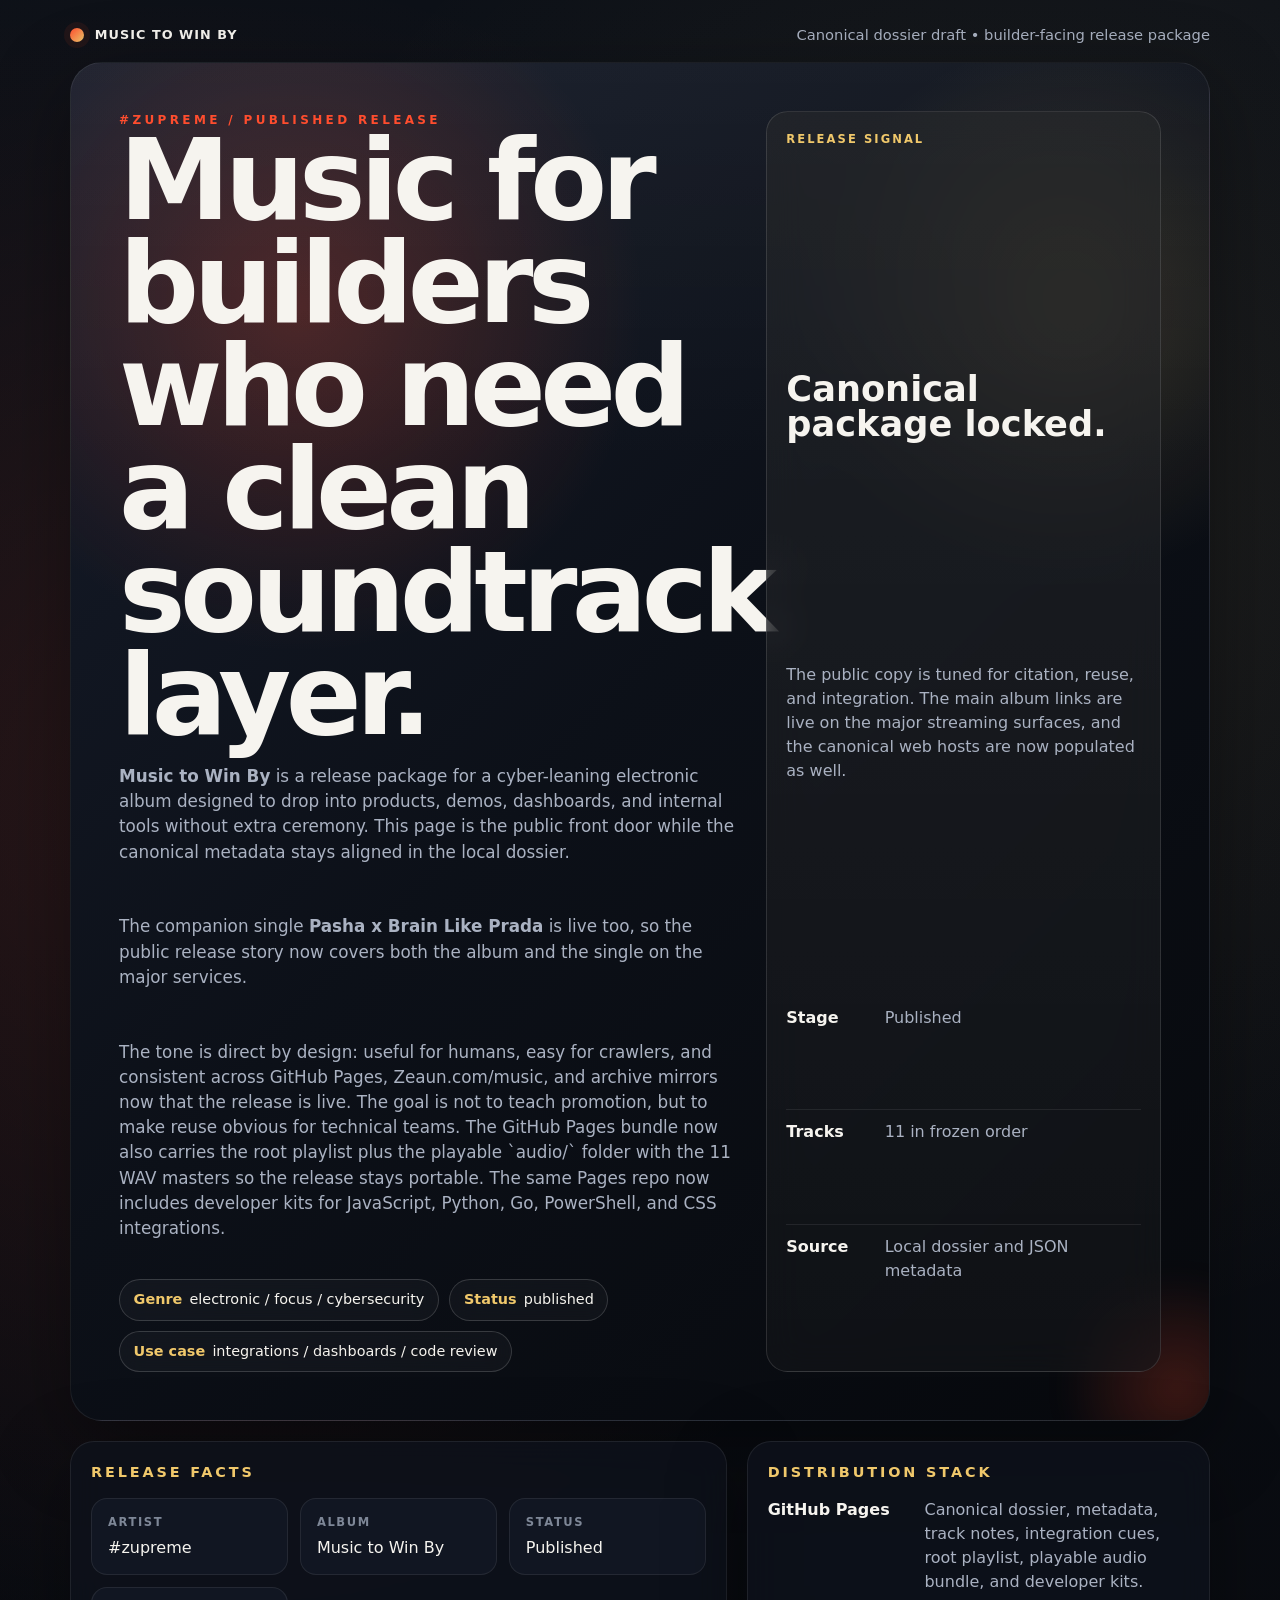
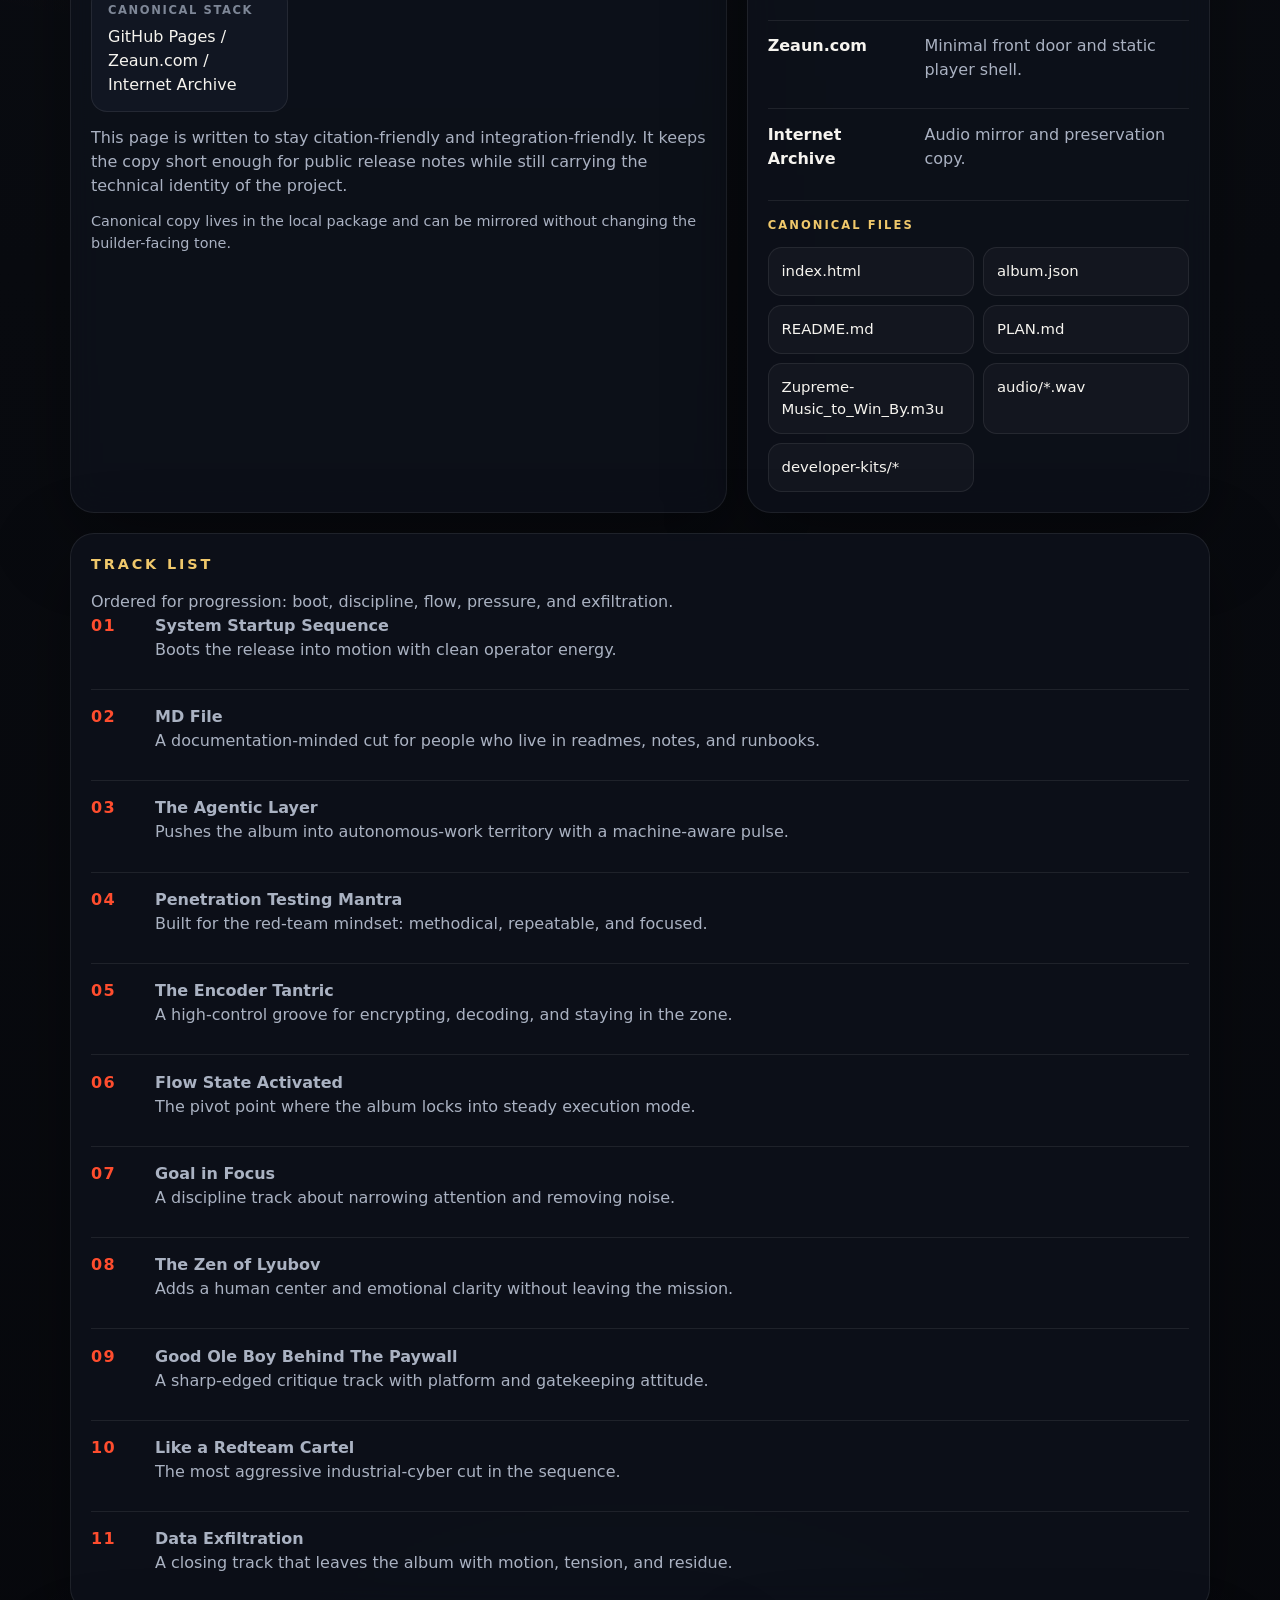
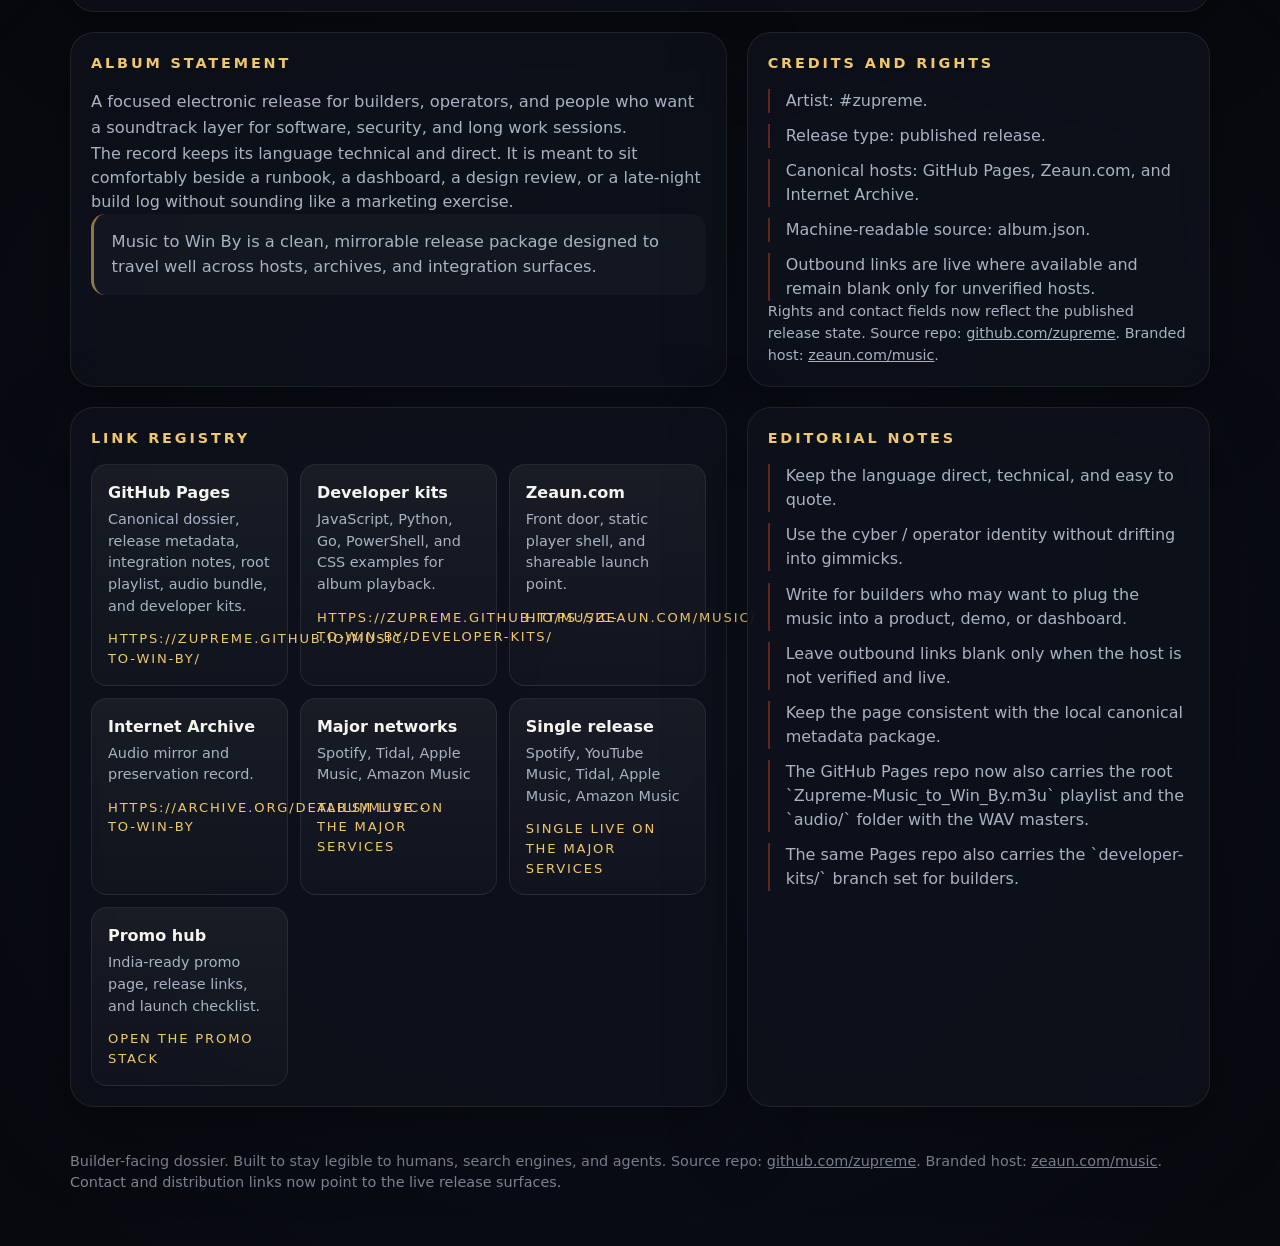
==== commit 549195c2: "Add developer kits and sync release bundle" ====
--- a/index.html
+++ b/index.html
@@ -631,6 +631,10 @@
           The tone is direct by design: useful for humans, easy for crawlers, and consistent across
           GitHub Pages, Zeaun.com/music, and archive mirrors now that the release is live.
           The goal is not to teach promotion, but to make reuse obvious for technical teams.
+          The GitHub Pages bundle now also carries the root playlist plus the playable `audio/`
+          folder with the 11 WAV masters so the release stays portable.
+          The same Pages repo now includes developer kits for JavaScript, Python, Go,
+          PowerShell, and CSS integrations.
         </p>
           <div class="tag-row" aria-label="Album themes">
             <span class="tag"><strong>Genre</strong> electronic / focus / cybersecurity</span>
@@ -695,7 +699,7 @@
           <ul class="stack-list">
             <li class="stack-item">
               <strong>GitHub Pages</strong>
-              <span>Canonical dossier, metadata, track notes, and integration cues.</span>
+              <span>Canonical dossier, metadata, track notes, integration cues, root playlist, playable audio bundle, and developer kits.</span>
             </li>
             <li class="stack-item">
               <strong>Zeaun.com</strong>
@@ -709,12 +713,15 @@
           <div class="file-block" aria-label="Canonical files">
             <div class="file-heading">Canonical files</div>
             <ul class="file-list">
-              <li class="file-item">index.html</li>
-              <li class="file-item">album.json</li>
-              <li class="file-item">README.md</li>
-              <li class="file-item">PLAN.md</li>
-            </ul>
-          </div>
+            <li class="file-item">index.html</li>
+            <li class="file-item">album.json</li>
+            <li class="file-item">README.md</li>
+            <li class="file-item">PLAN.md</li>
+            <li class="file-item">Zupreme-Music_to_Win_By.m3u</li>
+            <li class="file-item">audio/*.wav</li>
+            <li class="file-item">developer-kits/*</li>
+          </ul>
+        </div>
         </aside>
 
         <section class="panel span-12">
@@ -839,8 +846,13 @@
           <div class="link-grid">
             <a class="link-card" href="https://zupreme.github.io/music-to-win-by/" rel="noopener noreferrer">
               <span class="link-title">GitHub Pages</span>
-              <span class="link-meta">Canonical dossier, release metadata, and integration notes.</span>
+              <span class="link-meta">Canonical dossier, release metadata, integration notes, root playlist, audio bundle, and developer kits.</span>
               <span class="link-placeholder">https://zupreme.github.io/music-to-win-by/</span>
+            </a>
+            <a class="link-card" href="https://zupreme.github.io/music-to-win-by/developer-kits/" rel="noopener noreferrer">
+              <span class="link-title">Developer kits</span>
+              <span class="link-meta">JavaScript, Python, Go, PowerShell, and CSS examples for album playback.</span>
+              <span class="link-placeholder">https://zupreme.github.io/music-to-win-by/developer-kits/</span>
             </a>
             <a class="link-card" href="https://zeaun.com/music/" rel="noopener noreferrer">
               <span class="link-title">Zeaun.com</span>
@@ -882,6 +894,8 @@
             <li>Write for builders who may want to plug the music into a product, demo, or dashboard.</li>
             <li>Leave outbound links blank only when the host is not verified and live.</li>
             <li>Keep the page consistent with the local canonical metadata package.</li>
+            <li>The GitHub Pages repo now also carries the root `Zupreme-Music_to_Win_By.m3u` playlist and the `audio/` folder with the WAV masters.</li>
+            <li>The same Pages repo also carries the `developer-kits/` branch set for builders.</li>
           </ul>
         </section>
       </div>
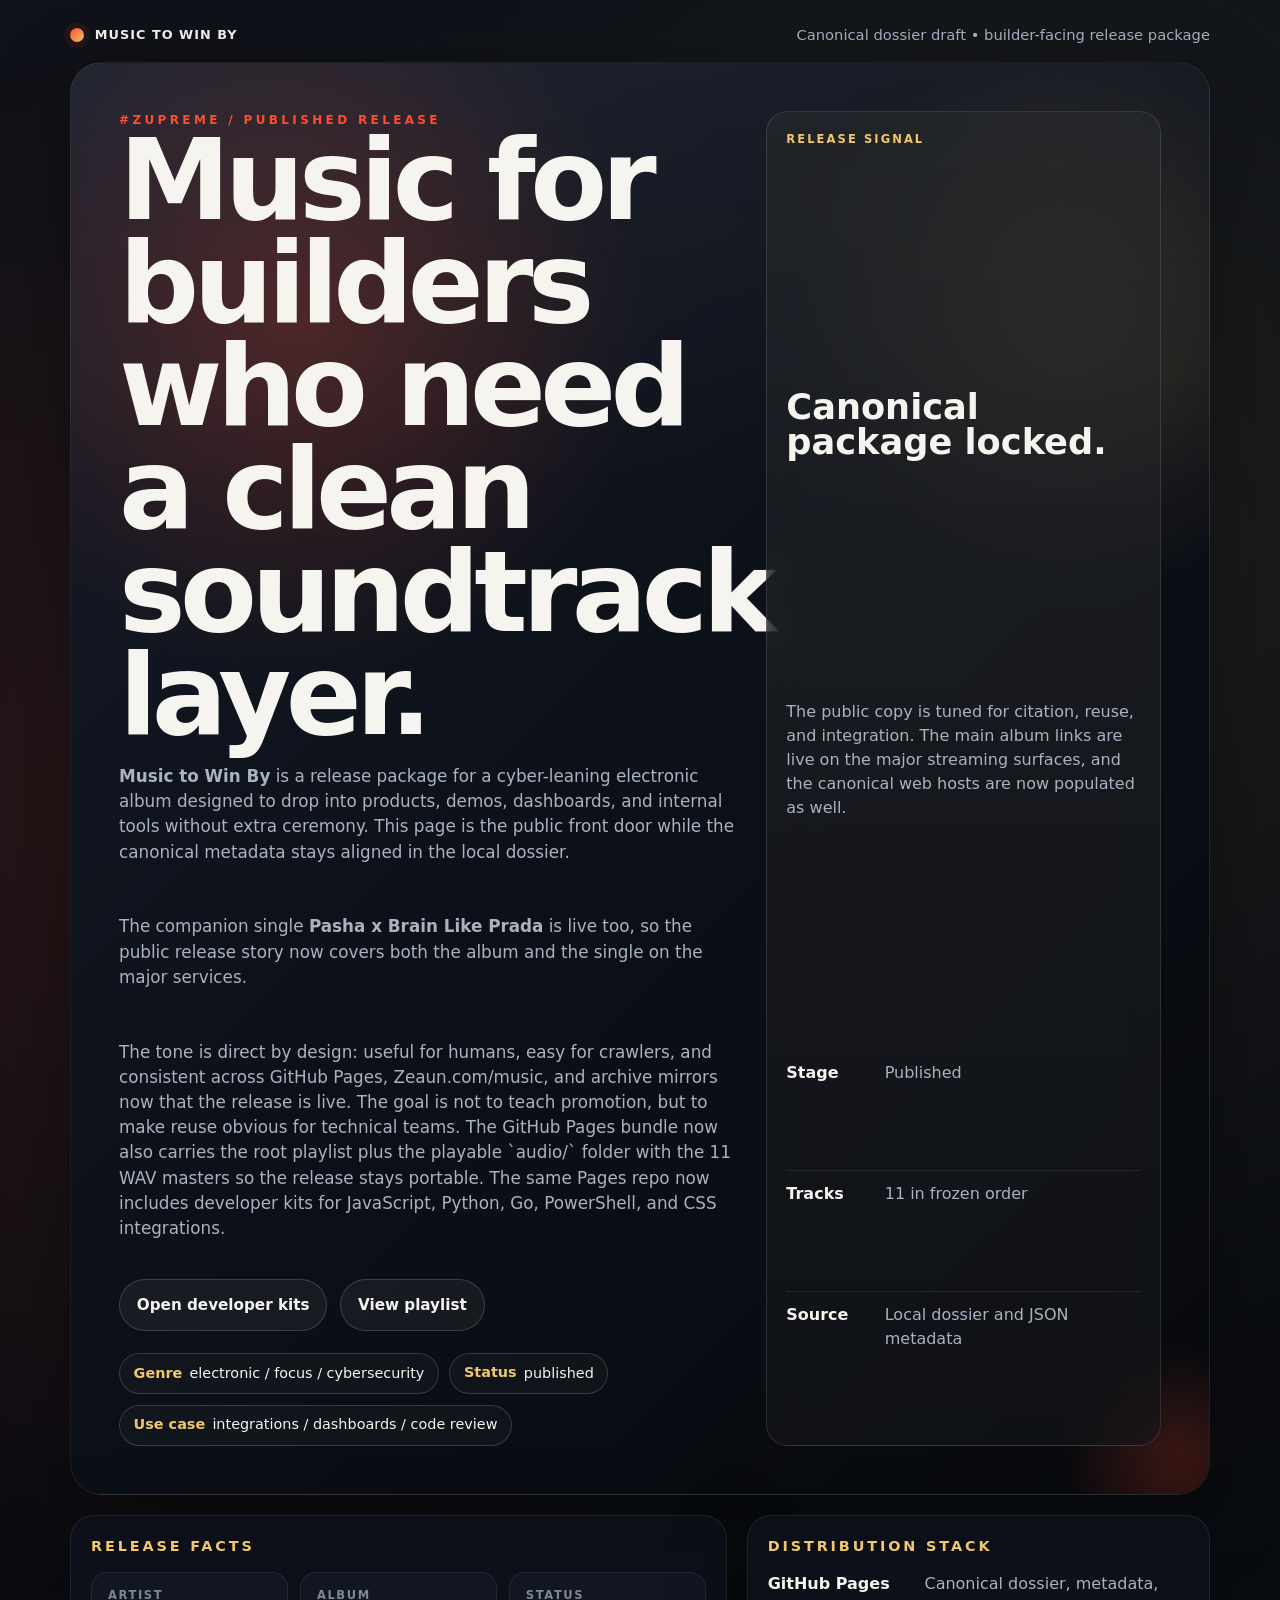
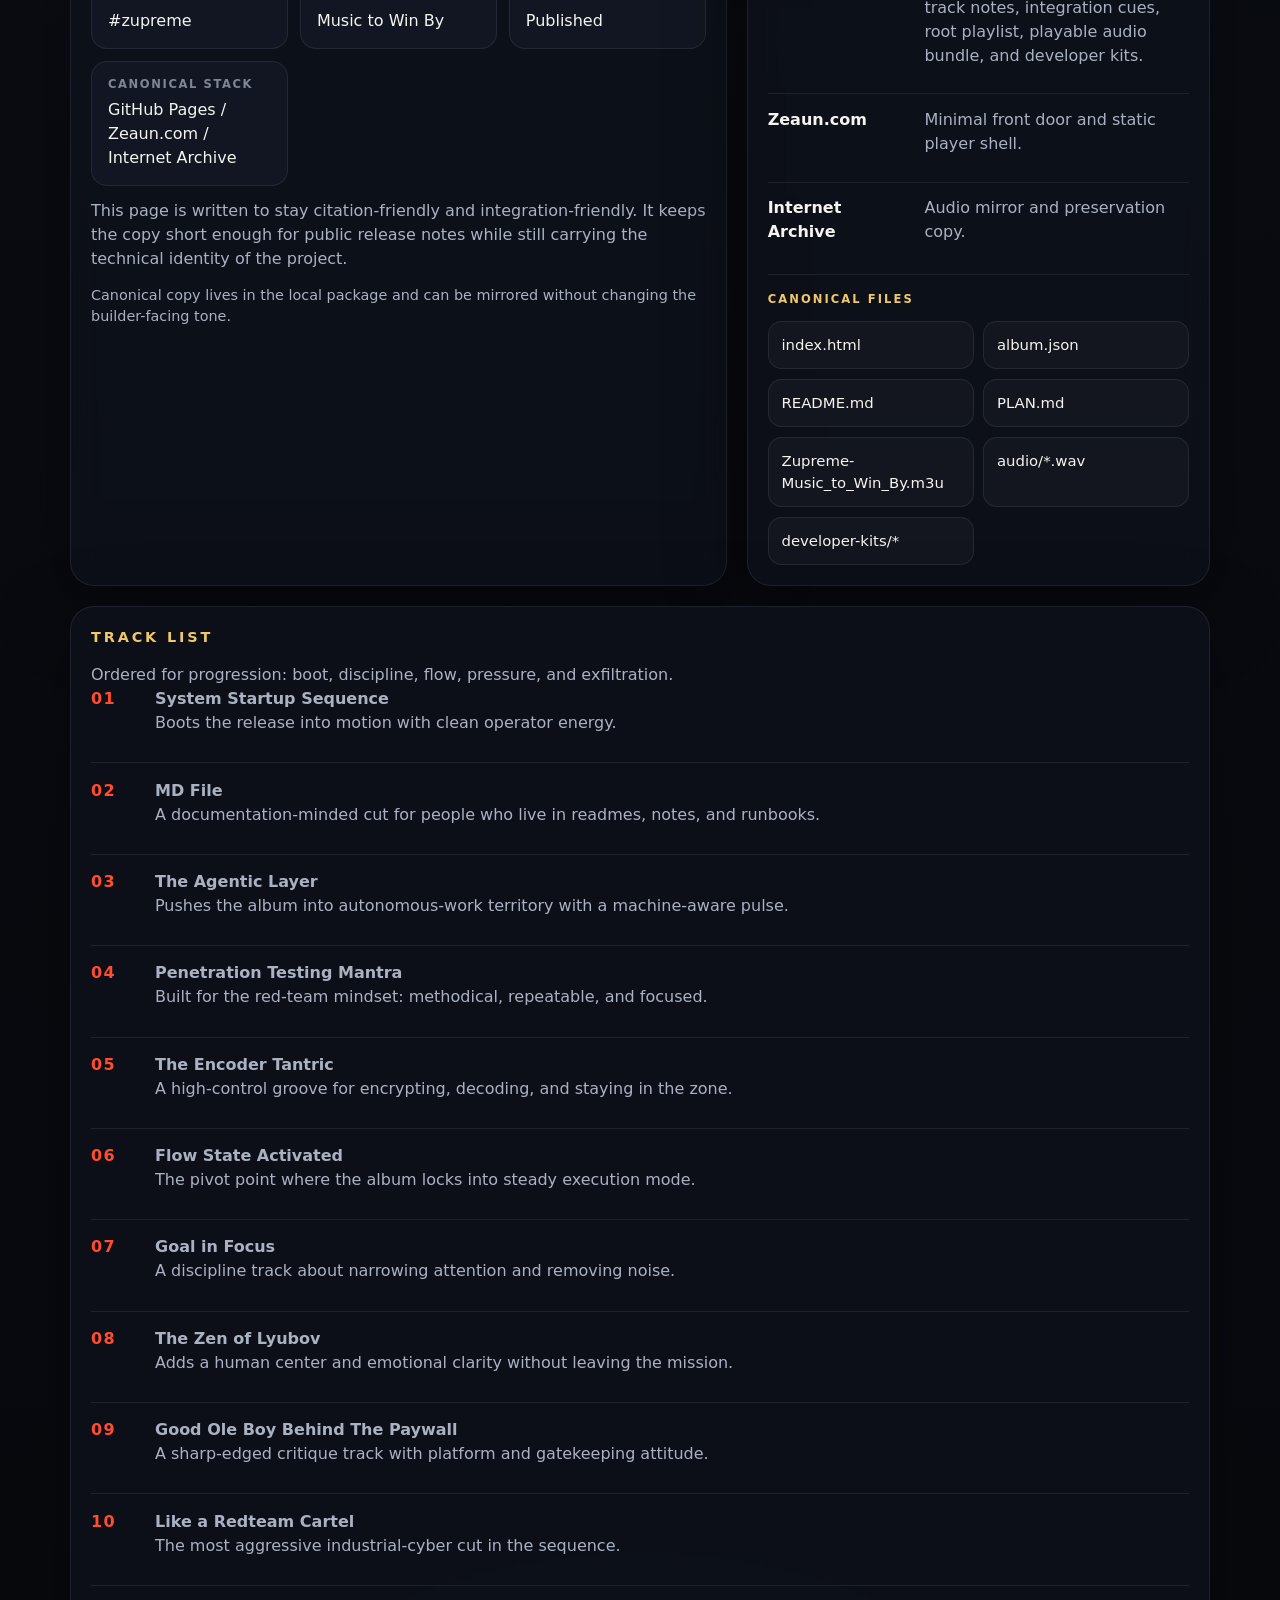
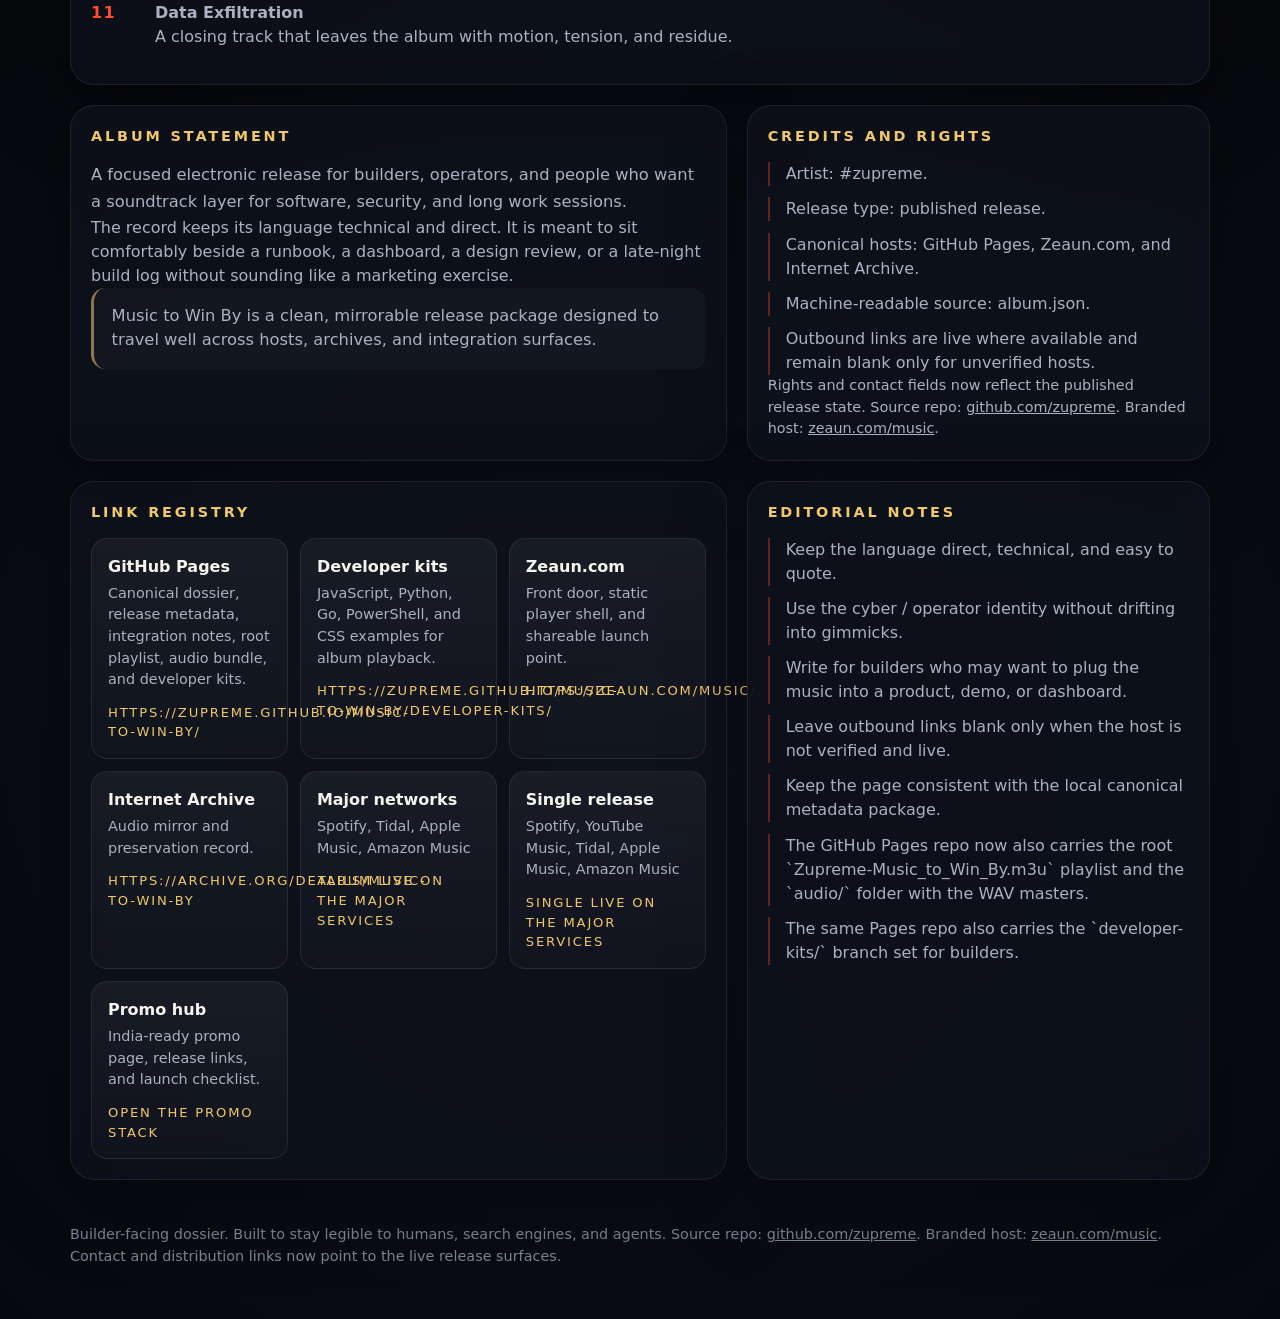
==== commit 4d274084: "Surface developer kits on homepage" ====
--- a/index.html
+++ b/index.html
@@ -179,6 +179,35 @@
       font-size: 1.05rem;
     }
 
+    .hero-actions {
+      display: flex;
+      flex-wrap: wrap;
+      gap: 0.8rem;
+      margin-top: 0.35rem;
+    }
+
+    .hero-action {
+      display: inline-flex;
+      align-items: center;
+      gap: 0.55rem;
+      padding: 0.85rem 1.05rem;
+      border-radius: 999px;
+      border: 1px solid var(--line-strong);
+      background: rgba(255, 255, 255, 0.05);
+      color: var(--text);
+      text-decoration: none;
+      font-size: 0.95rem;
+      font-weight: 700;
+      transition: transform 150ms ease, border-color 150ms ease, background 150ms ease;
+    }
+
+    .hero-action:hover,
+    .hero-action:focus-visible {
+      transform: translateY(-1px);
+      border-color: rgba(255, 77, 46, 0.45);
+      background: rgba(255, 77, 46, 0.12);
+    }
+
     .signal-card {
       display: grid;
       gap: 0.95rem;
@@ -636,6 +665,14 @@
           The same Pages repo now includes developer kits for JavaScript, Python, Go,
           PowerShell, and CSS integrations.
         </p>
+        <div class="hero-actions" aria-label="Developer kits">
+          <a class="hero-action" href="https://zupreme.github.io/music-to-win-by/developer-kits/">
+            Open developer kits
+          </a>
+          <a class="hero-action" href="https://zupreme.github.io/music-to-win-by/Zupreme-Music_to_Win_By.m3u">
+            View playlist
+          </a>
+        </div>
           <div class="tag-row" aria-label="Album themes">
             <span class="tag"><strong>Genre</strong> electronic / focus / cybersecurity</span>
             <span class="tag"><strong>Status</strong> published</span>
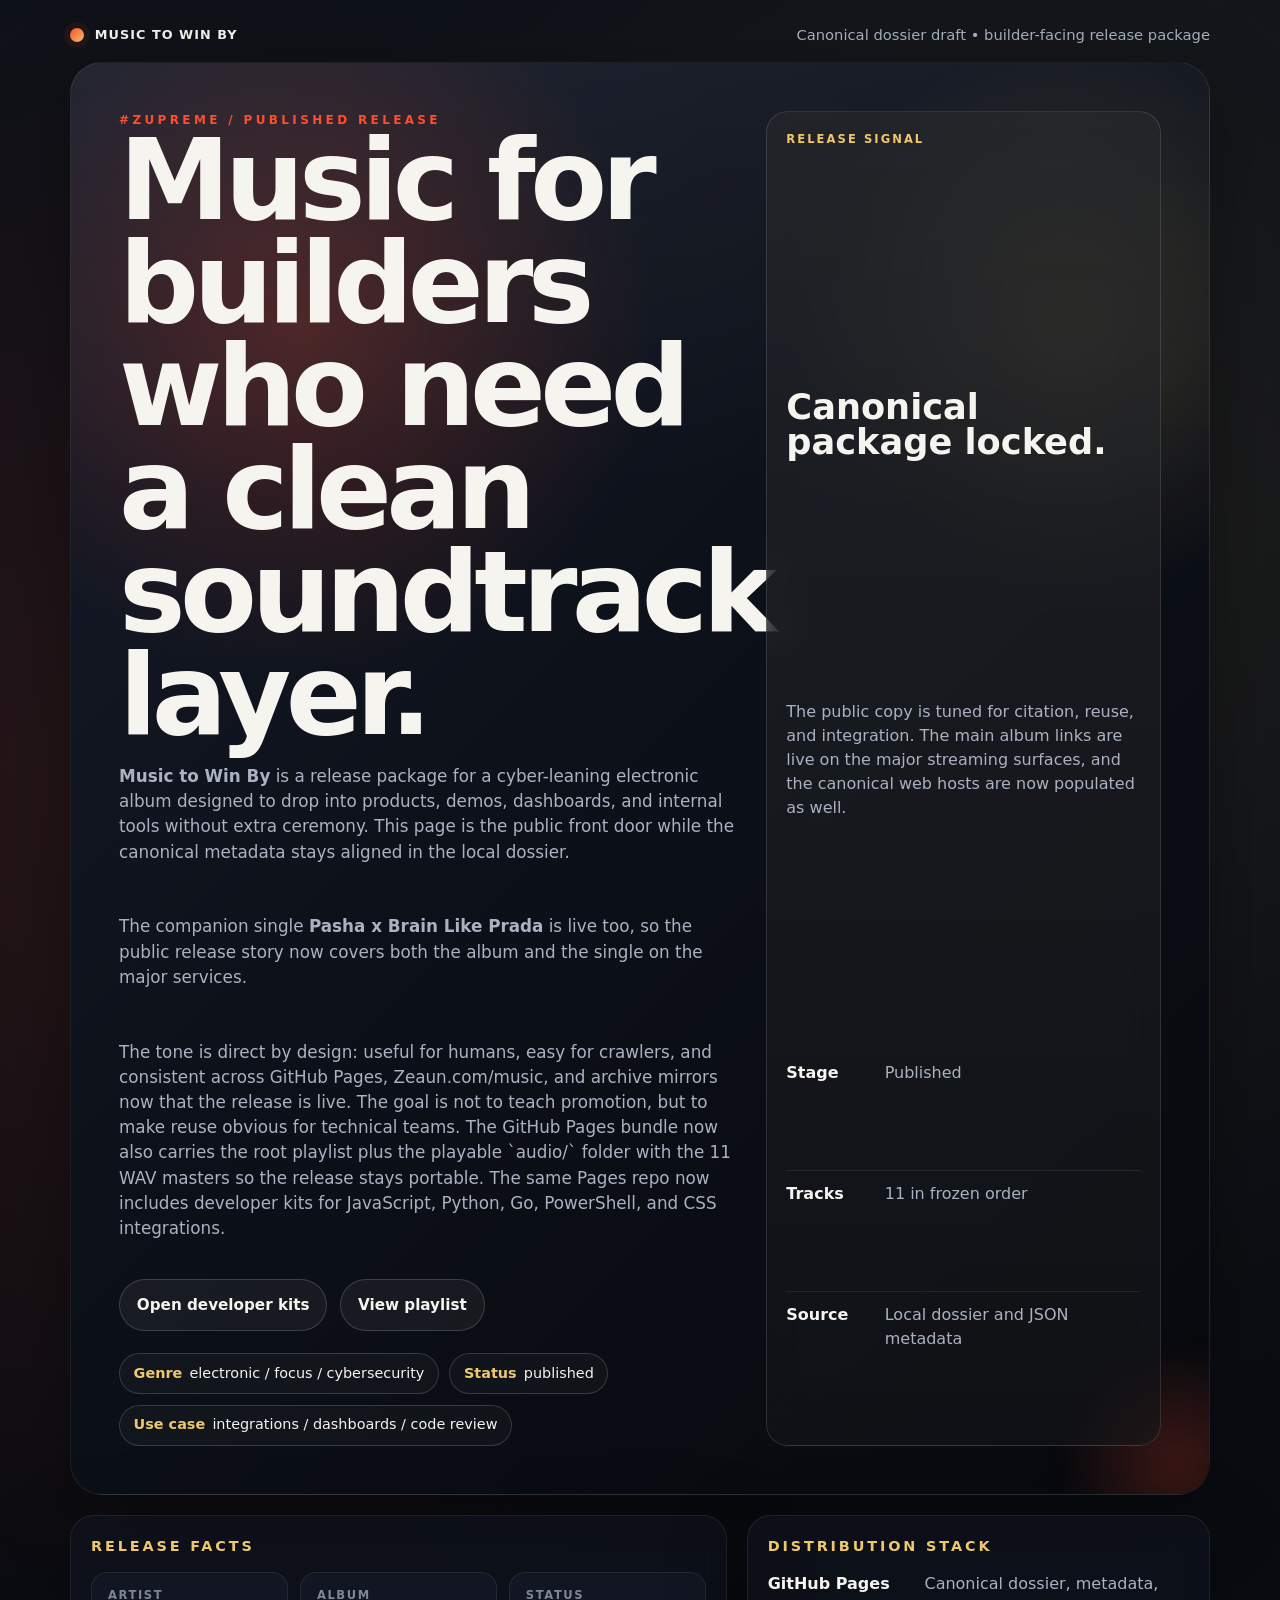
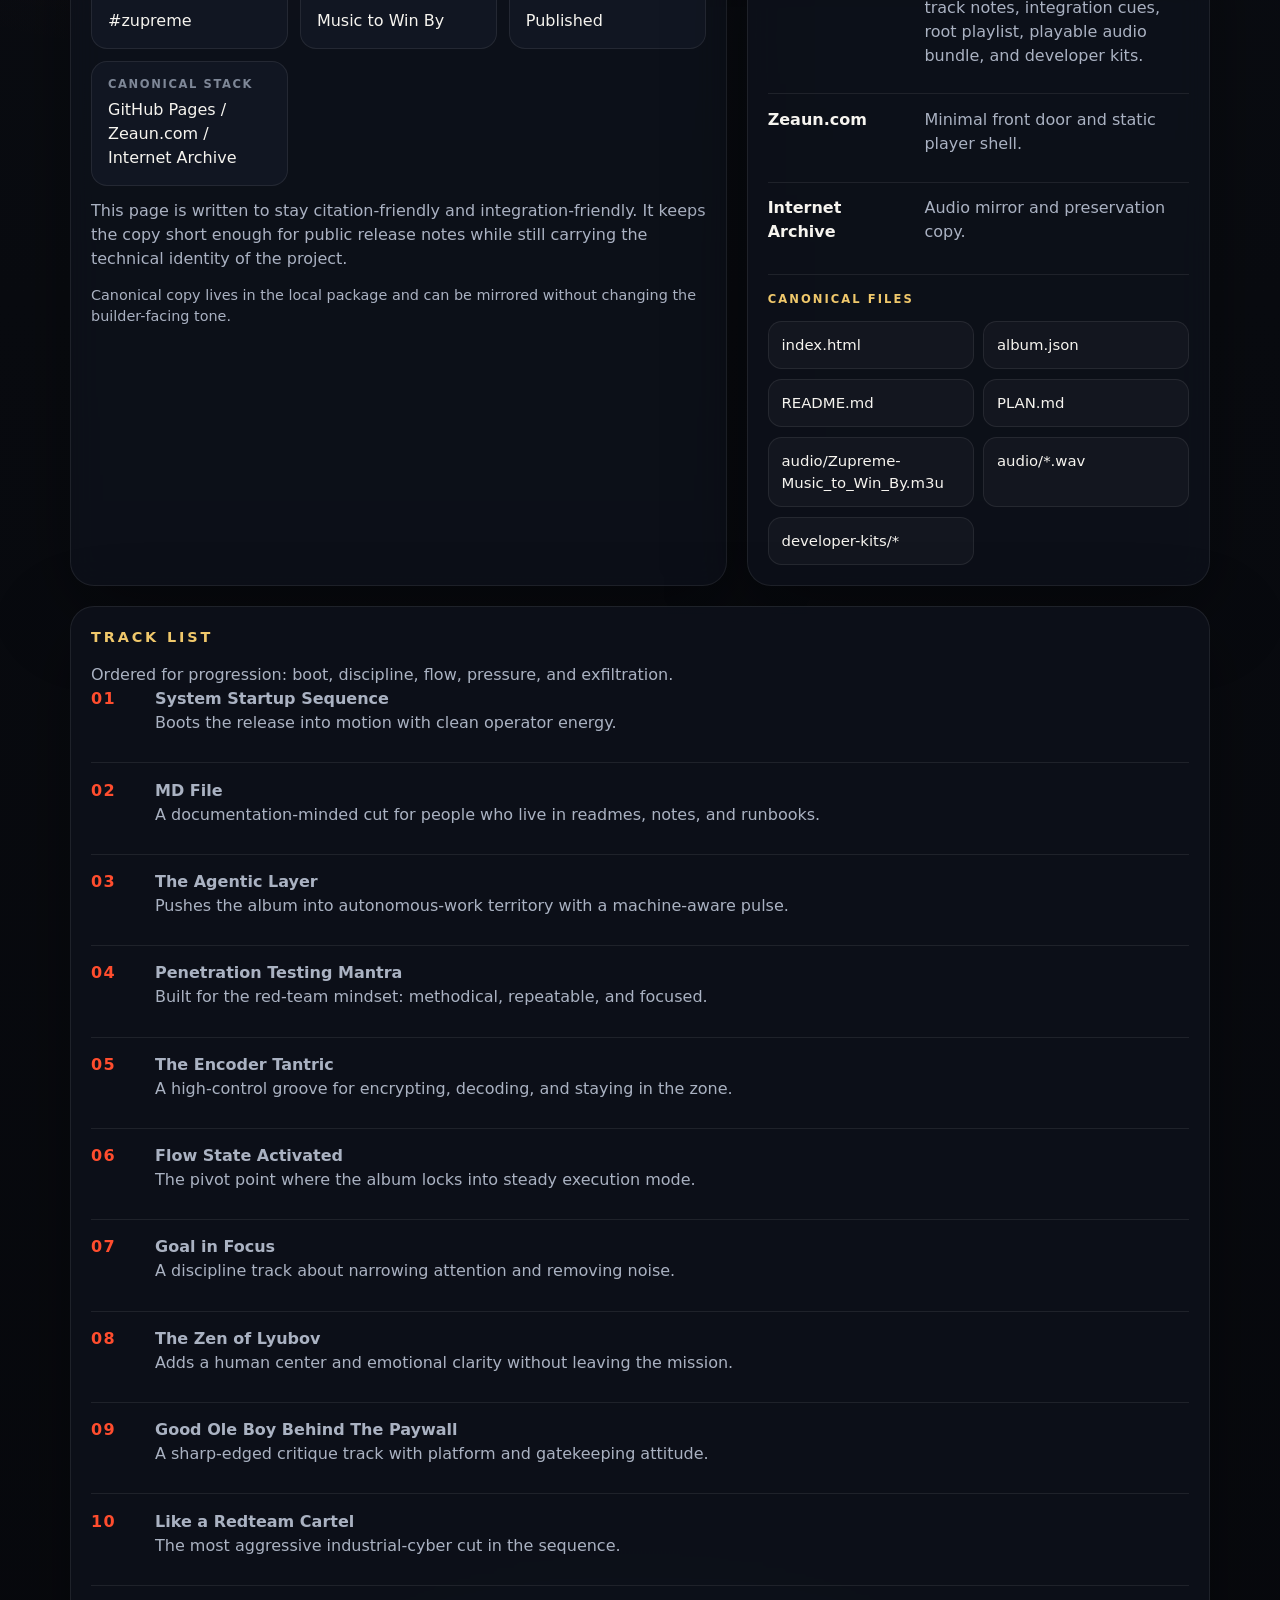
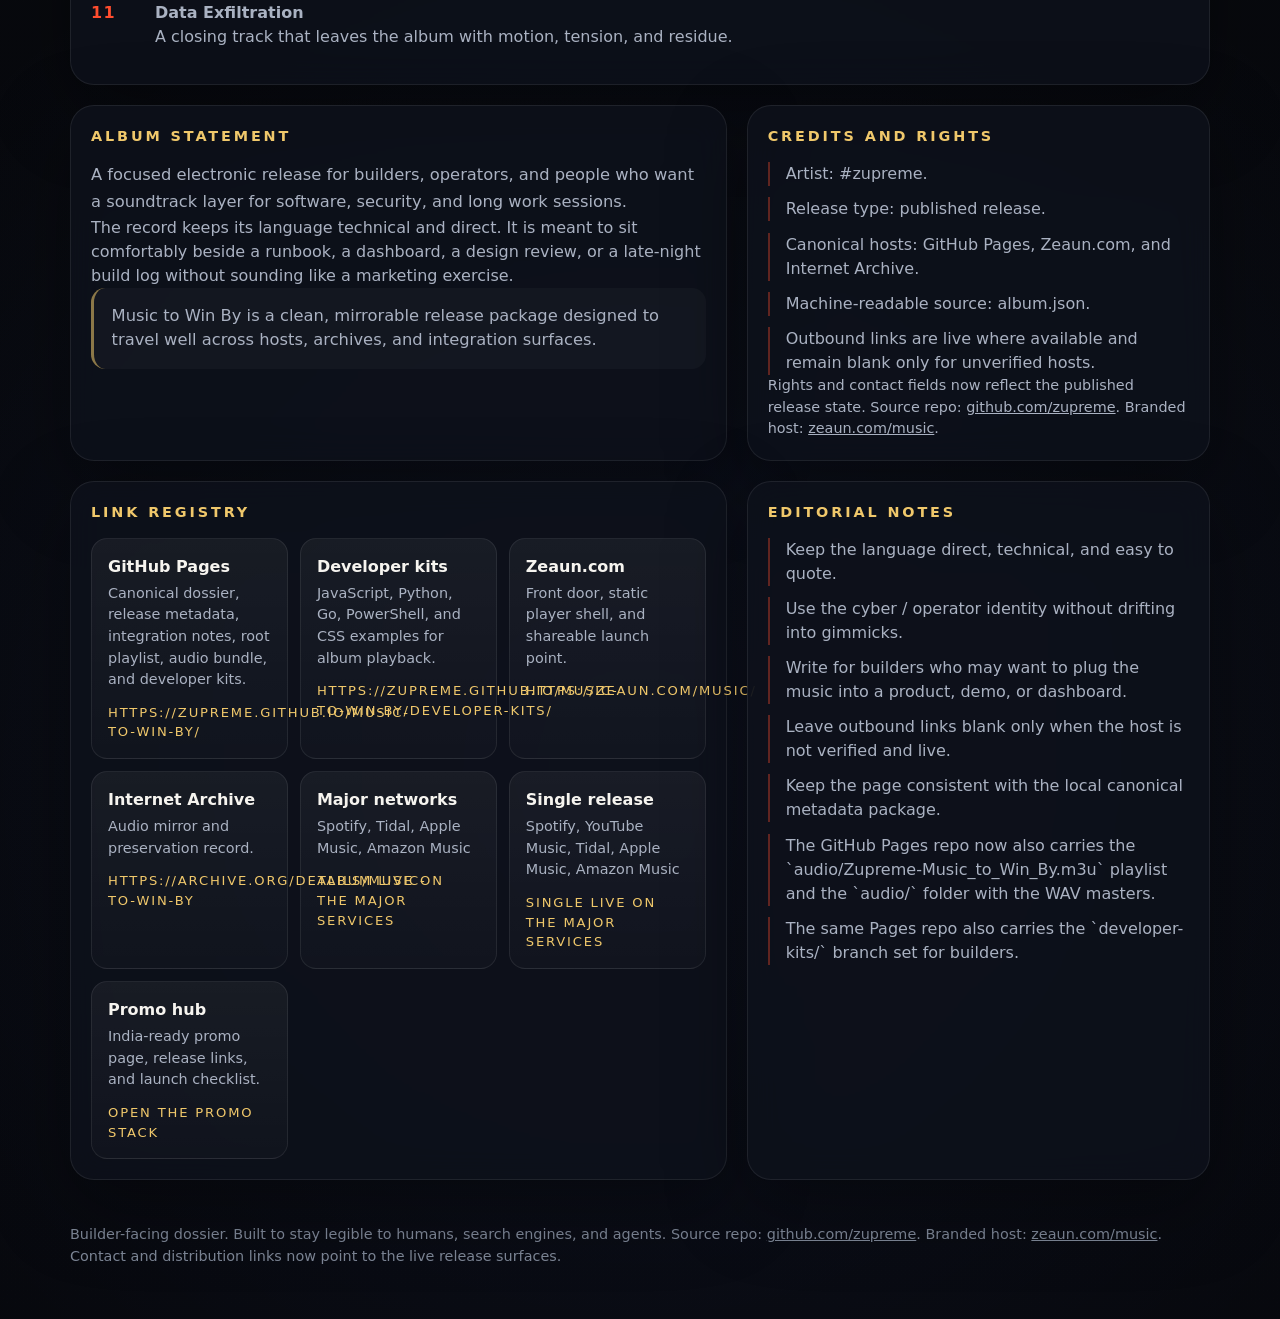
==== commit 45228ce1: "Move Pages playlist beside audio bundle" ====
--- a/index.html
+++ b/index.html
@@ -669,7 +669,7 @@
           <a class="hero-action" href="https://zupreme.github.io/music-to-win-by/developer-kits/">
             Open developer kits
           </a>
-          <a class="hero-action" href="https://zupreme.github.io/music-to-win-by/Zupreme-Music_to_Win_By.m3u">
+          <a class="hero-action" href="https://zupreme.github.io/music-to-win-by/audio/Zupreme-Music_to_Win_By.m3u">
             View playlist
           </a>
         </div>
@@ -754,7 +754,7 @@
             <li class="file-item">album.json</li>
             <li class="file-item">README.md</li>
             <li class="file-item">PLAN.md</li>
-            <li class="file-item">Zupreme-Music_to_Win_By.m3u</li>
+            <li class="file-item">audio/Zupreme-Music_to_Win_By.m3u</li>
             <li class="file-item">audio/*.wav</li>
             <li class="file-item">developer-kits/*</li>
           </ul>
@@ -931,7 +931,7 @@
             <li>Write for builders who may want to plug the music into a product, demo, or dashboard.</li>
             <li>Leave outbound links blank only when the host is not verified and live.</li>
             <li>Keep the page consistent with the local canonical metadata package.</li>
-            <li>The GitHub Pages repo now also carries the root `Zupreme-Music_to_Win_By.m3u` playlist and the `audio/` folder with the WAV masters.</li>
+            <li>The GitHub Pages repo now also carries the `audio/Zupreme-Music_to_Win_By.m3u` playlist and the `audio/` folder with the WAV masters.</li>
             <li>The same Pages repo also carries the `developer-kits/` branch set for builders.</li>
           </ul>
         </section>
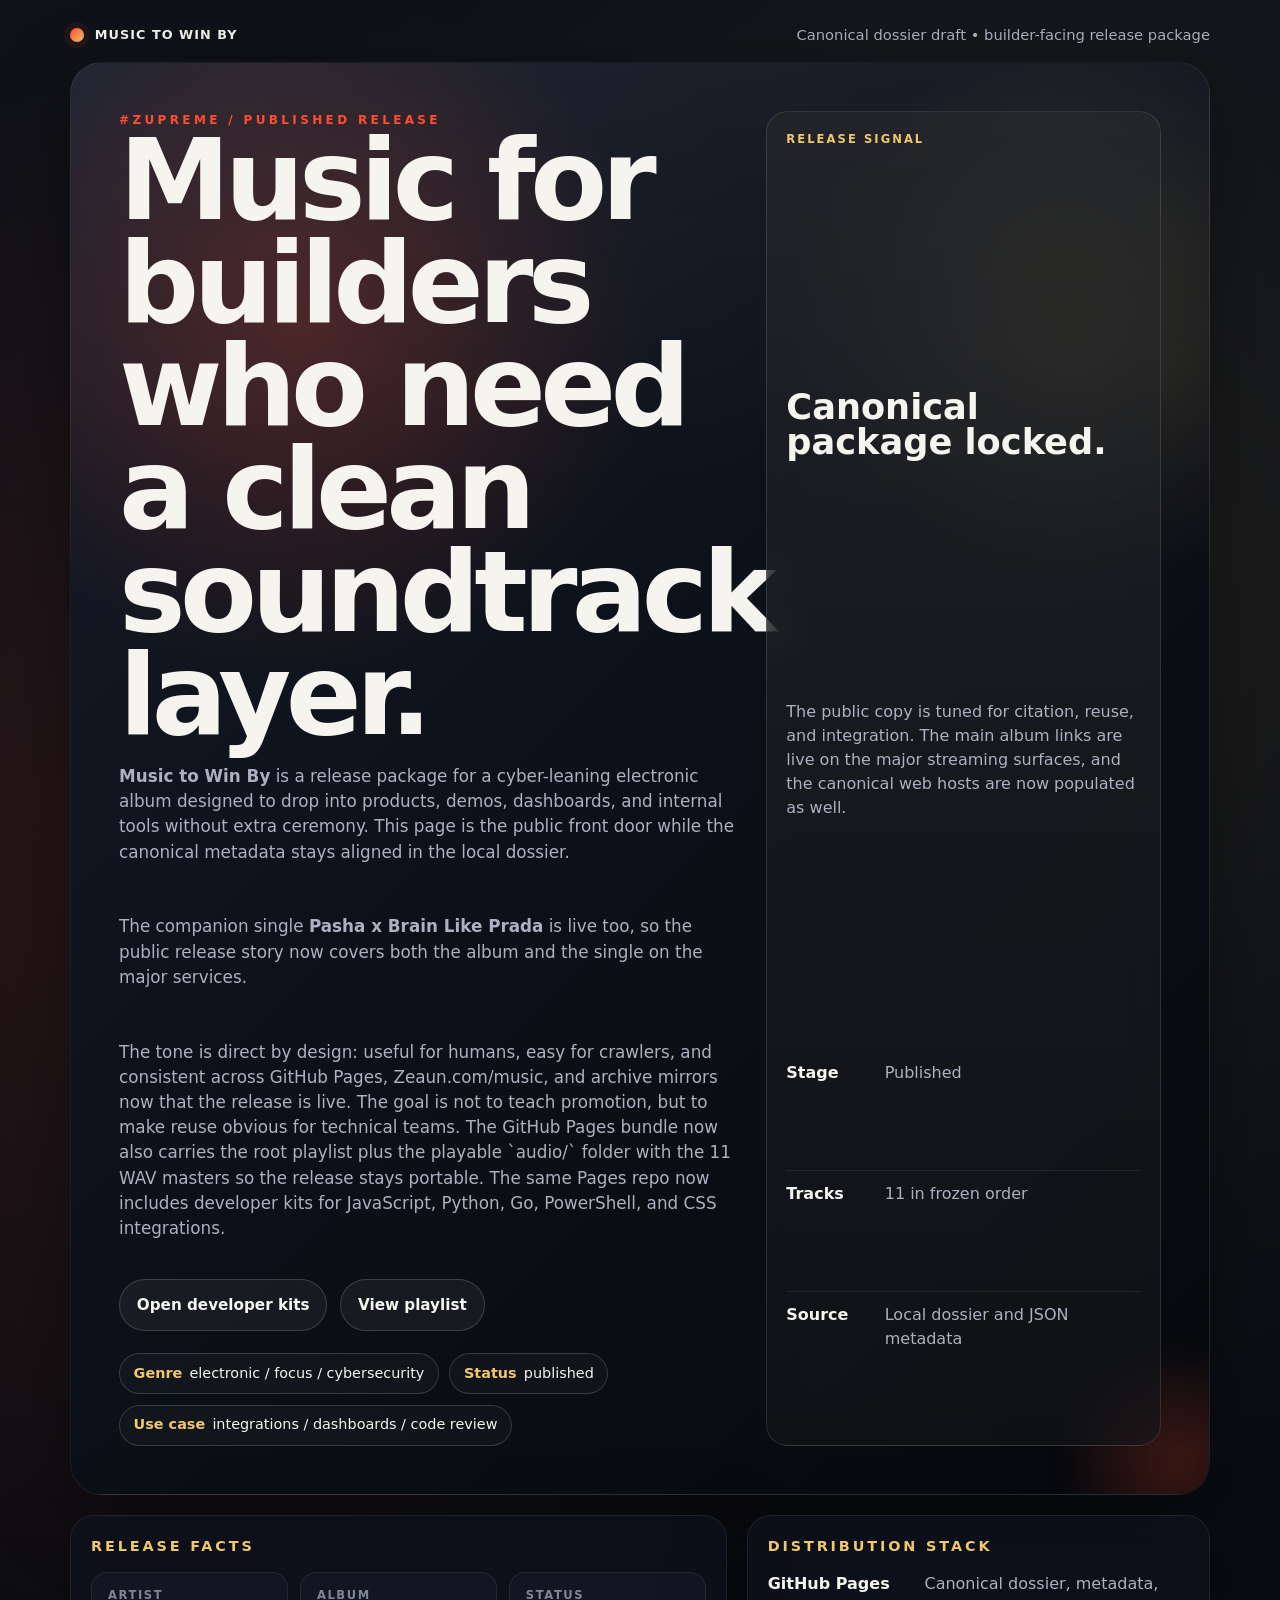
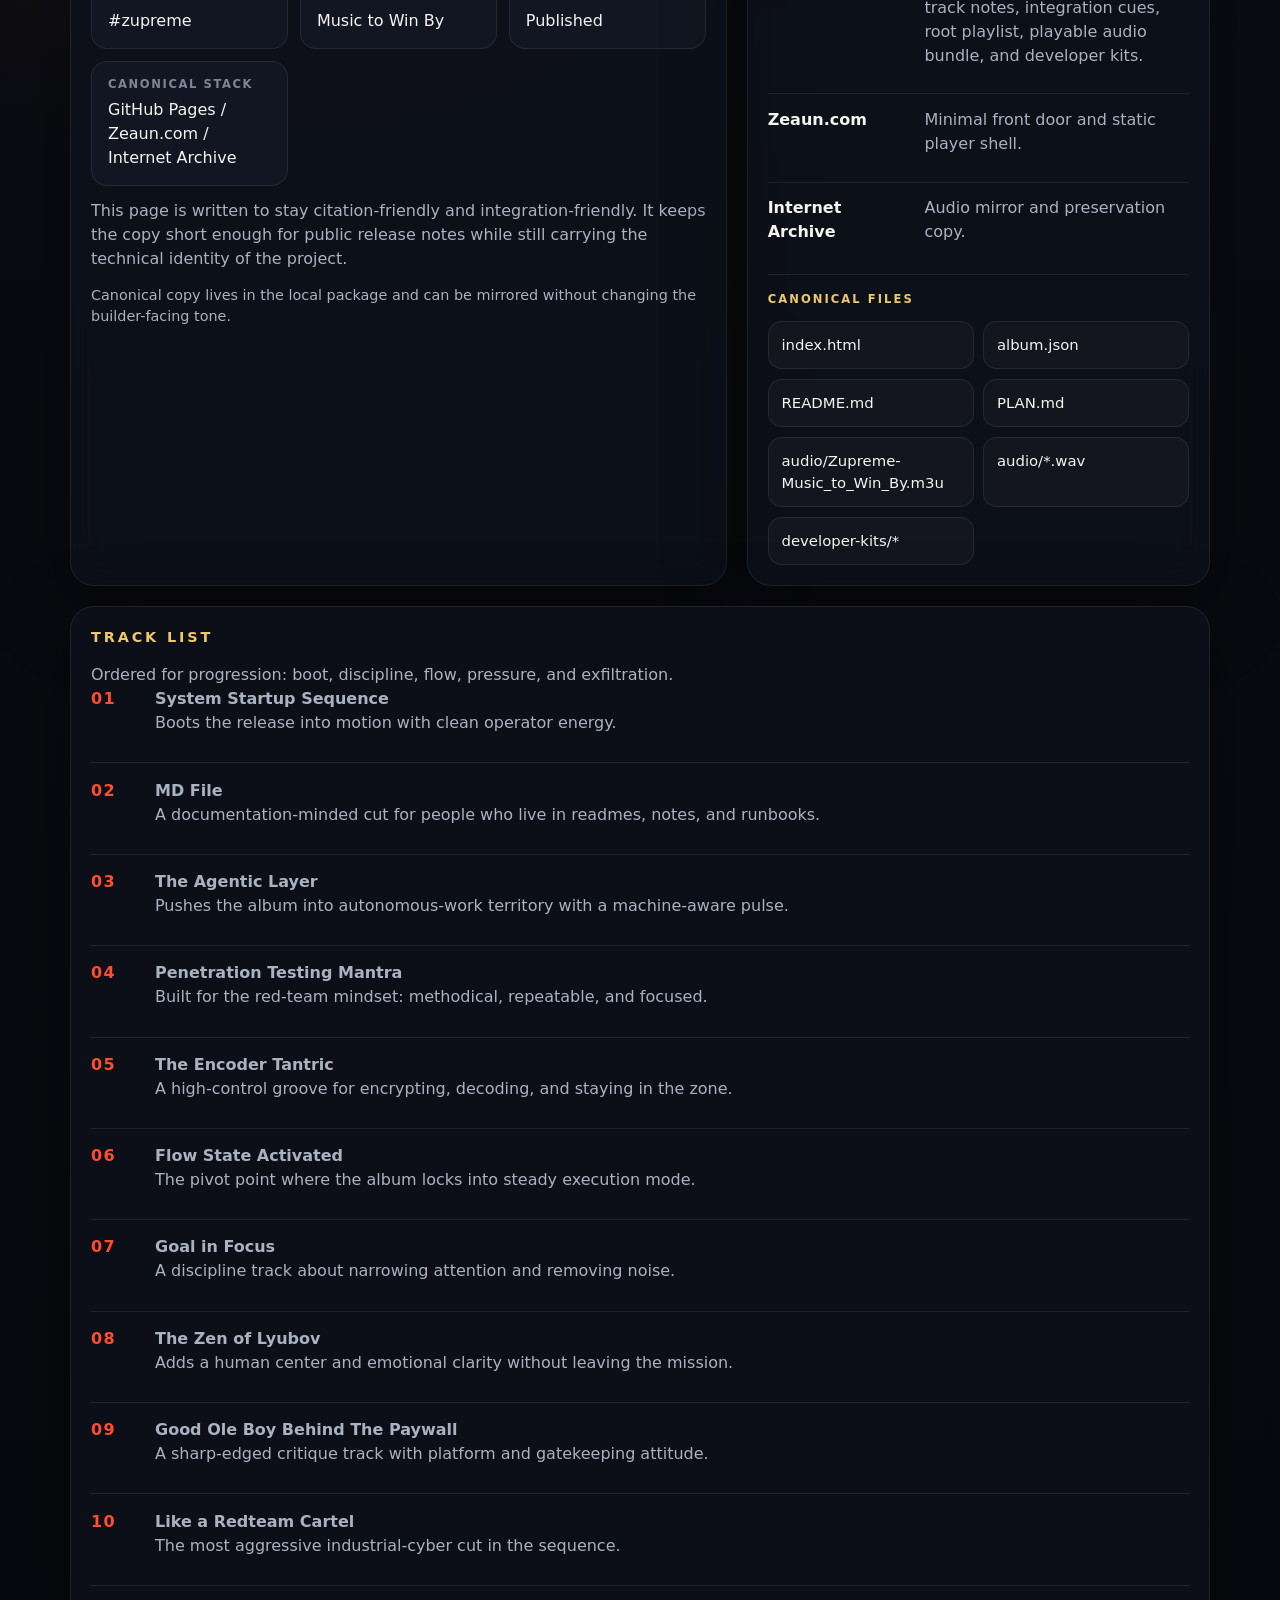
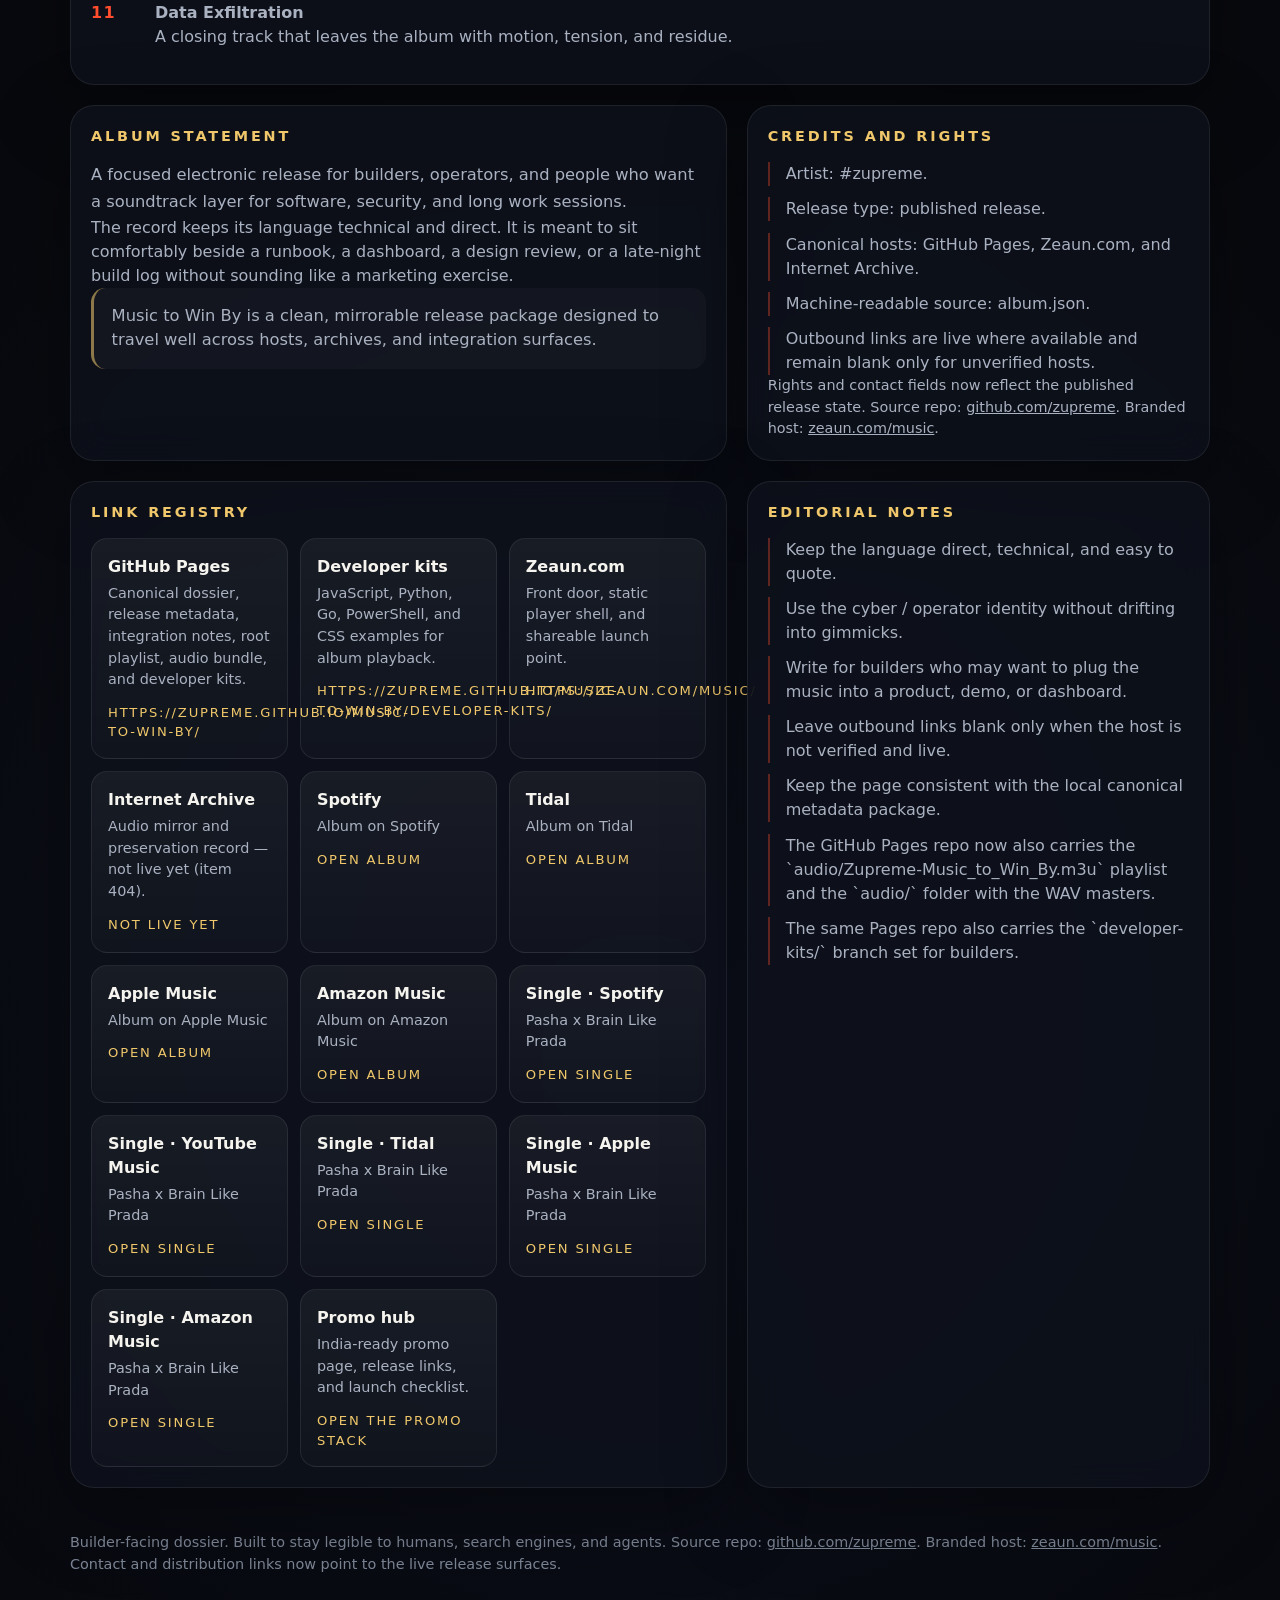
==== commit 1e1716d4: "Fix music network links and document working Zeaun FTP host." ====
--- a/index.html
+++ b/index.html
@@ -669,7 +669,7 @@
           <a class="hero-action" href="https://zupreme.github.io/music-to-win-by/developer-kits/">
             Open developer kits
           </a>
-          <a class="hero-action" href="https://zupreme.github.io/music-to-win-by/audio/Zupreme-Music_to_Win_By.m3u">
+          <a class="hero-action" href="https://zupreme.github.io/music-to-win-by/github-pages/audio/Zupreme-Music_to_Win_By.m3u">
             View playlist
           </a>
         </div>
@@ -896,24 +896,55 @@
               <span class="link-meta">Front door, static player shell, and shareable launch point.</span>
               <span class="link-placeholder">https://zeaun.com/music/</span>
             </a>
-            <a class="link-card" href="https://archive.org/details/music-to-win-by" rel="noopener noreferrer">
+            <div class="link-card is-pending" aria-disabled="true">
               <span class="link-title">Internet Archive</span>
-              <span class="link-meta">Audio mirror and preservation record.</span>
-              <span class="link-placeholder">https://archive.org/details/music-to-win-by</span>
-            </a>
+              <span class="link-meta">Audio mirror and preservation record — not live yet (item 404).</span>
+              <span class="link-placeholder">Not live yet</span>
+            </div>
             <a class="link-card" href="https://open.spotify.com/album/2OKmgEUtOEPlj73lQQ1FsI?si=EzJlSCB9SyCTmK169E5lVw&utm_source=copy-link" rel="noopener noreferrer">
-              <span class="link-title">Major networks</span>
-              <span class="link-meta">
-                Spotify, Tidal, Apple Music, Amazon Music
-              </span>
-              <span class="link-placeholder">Album live on the major services</span>
+              <span class="link-title">Spotify</span>
+              <span class="link-meta">Album on Spotify</span>
+              <span class="link-placeholder">Open album</span>
+            </a>
+            <a class="link-card" href="https://tidal.com/album/546515206/u" rel="noopener noreferrer">
+              <span class="link-title">Tidal</span>
+              <span class="link-meta">Album on Tidal</span>
+              <span class="link-placeholder">Open album</span>
+            </a>
+            <a class="link-card" href="https://music.apple.com/us/album/music-to-win-by/6794794865" rel="noopener noreferrer">
+              <span class="link-title">Apple Music</span>
+              <span class="link-meta">Album on Apple Music</span>
+              <span class="link-placeholder">Open album</span>
+            </a>
+            <a class="link-card" href="https://music.amazon.com/albums/B0HBMLFF4S?ref=dm_sh_UYY3TUHRrdHE6XDPTPPGtwjBo" rel="noopener noreferrer">
+              <span class="link-title">Amazon Music</span>
+              <span class="link-meta">Album on Amazon Music</span>
+              <span class="link-placeholder">Open album</span>
             </a>
             <a class="link-card" href="https://open.spotify.com/track/1atzABbsRfbaiGgknhKcre?si=gItUJJCzSqmxjNt3sgMN2A&utm_source=copy-link" rel="noopener noreferrer">
-              <span class="link-title">Single release</span>
-              <span class="link-meta">
-                Spotify, YouTube Music, Tidal, Apple Music, Amazon Music
-              </span>
-              <span class="link-placeholder">Single live on the major services</span>
+              <span class="link-title">Single · Spotify</span>
+              <span class="link-meta">Pasha x Brain Like Prada</span>
+              <span class="link-placeholder">Open single</span>
+            </a>
+            <a class="link-card" href="https://music.youtube.com/watch?v=61fDdvDbpwE&si=m5pOPFLPDthY2wya" rel="noopener noreferrer">
+              <span class="link-title">Single · YouTube Music</span>
+              <span class="link-meta">Pasha x Brain Like Prada</span>
+              <span class="link-placeholder">Open single</span>
+            </a>
+            <a class="link-card" href="https://tidal.com/album/546516306/u" rel="noopener noreferrer">
+              <span class="link-title">Single · Tidal</span>
+              <span class="link-meta">Pasha x Brain Like Prada</span>
+              <span class="link-placeholder">Open single</span>
+            </a>
+            <a class="link-card" href="https://music.apple.com/us/album/pasha-x-brain-like-prada/6794795304?i=6794795305" rel="noopener noreferrer">
+              <span class="link-title">Single · Apple Music</span>
+              <span class="link-meta">Pasha x Brain Like Prada</span>
+              <span class="link-placeholder">Open single</span>
+            </a>
+            <a class="link-card" href="https://music.amazon.com/albums/B0HBMPSZGX?do=play&trackAsin=B0HBMMCFY7&ts=1785058212&ref=dm_sh_RhNz0NtWrmA1jDbi5Diir0KrL" rel="noopener noreferrer">
+              <span class="link-title">Single · Amazon Music</span>
+              <span class="link-meta">Pasha x Brain Like Prada</span>
+              <span class="link-placeholder">Open single</span>
             </a>
             <a class="link-card" href="promo/" rel="noopener noreferrer">
               <span class="link-title">Promo hub</span>
